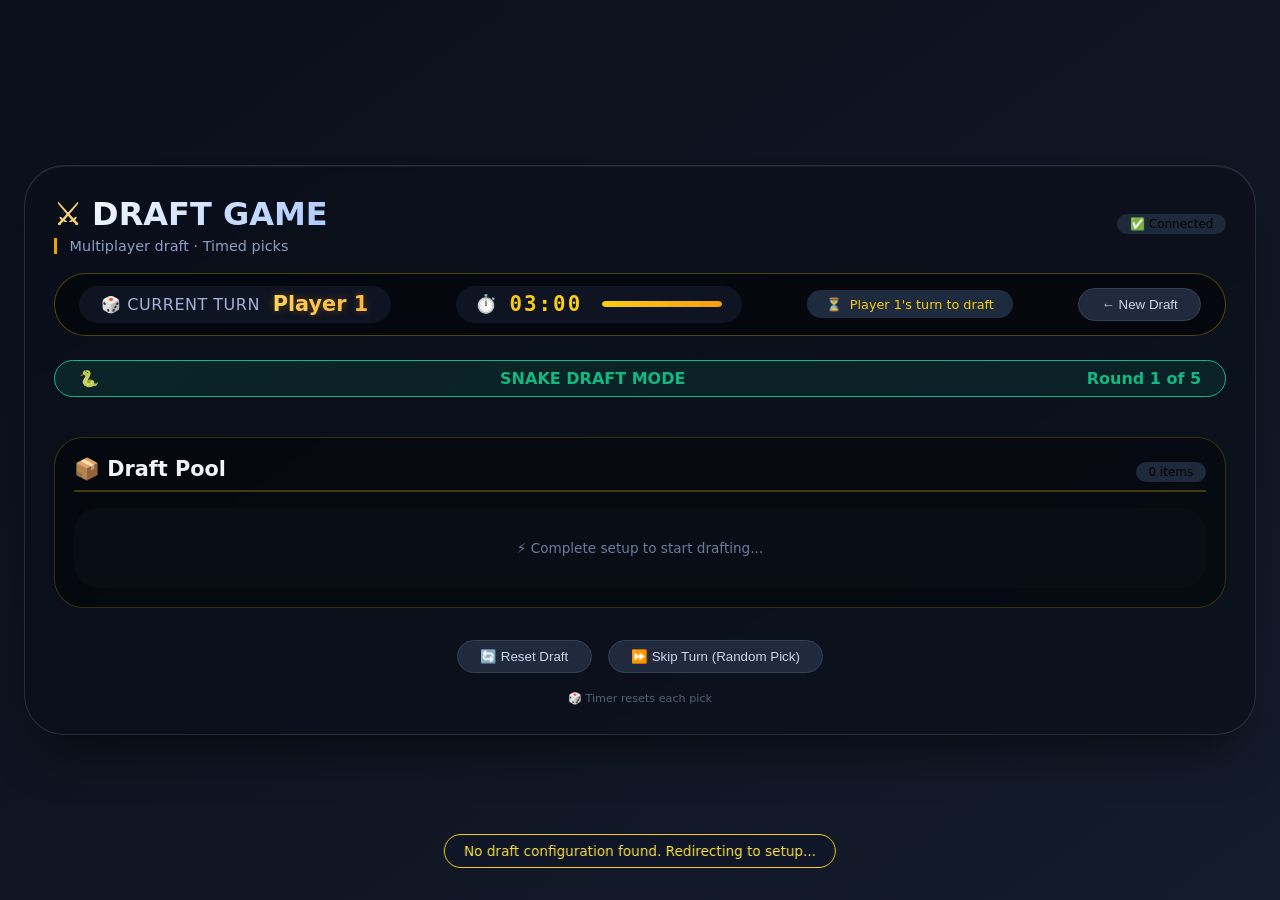
==== draft.html @ 0eed1300 "Update: Added new feature to frontend" ====
<!DOCTYPE html>
<html lang="en">
<head>
    <meta charset="UTF-8">
    <meta name="viewport" content="width=device-width, initial-scale=1.0">
    <title>Draft Game | Drafting</title>
    <link rel="stylesheet" href="style.css">
</head>
<body>
<div class="draft-app">
    <div style="display: flex; justify-content: space-between; align-items: center; flex-wrap: wrap;">
        <div>
            <h1>DRAFT GAME</h1>
            <div class="sub" id="draftTypeHeader">Multiplayer draft · Timed picks</div>
        </div>
        <div class="badge" id="dbStatus">✅ Connected</div>
    </div>

    <!-- Game Screen -->
    <div id="gameScreen">
        <div class="turn-panel">
            <div class="turn-badge">
                <span class="turn-label">🎲 CURRENT TURN</span>
                <span id="activePlayerName" class="active-player">Player 1</span>
            </div>
            <div class="timer-container">
                <span class="timer-icon">⏱️</span>
                <span id="timerDisplay" class="timer-display">03:00</span>
                <div class="timer-bar">
                    <div id="timerBarFill" class="timer-bar-fill"></div>
                </div>
            </div>
            <div class="turn-status">
                <span class="lock-icon">⏳</span> 
                <span id="turnMessage">Player 1's turn to draft</span>
            </div>
            <button id="backToStartBtn" class="reset-btn">← New Draft</button>
        </div>

        <div class="snake-indicator" id="draftTypeIndicator">
            <span id="draftTypeIcon">🐍</span>
            <span id="draftTypeName">SNAKE DRAFT MODE</span>
            <span id="roundIndicator">Round 1 of 5</span>
        </div>

        <div id="playersContainer" class="players-container"></div>

        <div class="available-pool">
            <div class="section-header">
                <h2 id="categoryTitle">📦 Draft Pool</h2>
                <span class="badge" id="poolCount">0 items</span>
            </div>
            <div id="availableList" class="item-list">
                <div class="empty-state">⚡ Complete setup to start drafting...</div>
            </div>
        </div>

        <div class="action-bar">
            <button class="reset-btn" id="resetGameBtn">🔄 Reset Draft</button>
            <button class="reset-all-btn" id="forceEndTurnBtn">⏩ Skip Turn (Random Pick)</button>
        </div>
    </div>

    <footer>🎲 Timer resets each pick</footer>
</div>
<div id="toastMsg" class="toast-msg" style="opacity:0;">✨</div>

<script src="draft.js"></script>
</body>
</html>
---- style.css ----
* {
  box-sizing: border-box;
  margin: 0;
  padding: 0;
}

body {
  background: linear-gradient(145deg, #0a0f1a 0%, #141b2b 100%);
  font-family: 'Inter', system-ui, -apple-system, 'Segoe UI', Roboto, 'Helvetica Neue', sans-serif;
  min-height: 100vh;
  display: flex;
  justify-content: center;
  align-items: center;
  padding: 2rem 1.5rem;
}

.draft-app {
  max-width: 1500px;
  width: 100%;
  background: rgba(10, 15, 25, 0.65);
  backdrop-filter: blur(3px);
  border-radius: 2.5rem;
  padding: 1.8rem;
  box-shadow: 0 30px 50px -20px rgba(0, 0, 0, 0.6), inset 0 1px 0 rgba(255,255,255,0.08);
  border: 1px solid rgba(255,255,255,0.12);
}

h1 {
  font-size: 2rem;
  font-weight: 700;
  background: linear-gradient(135deg, #FFFFFF, #aac9ff);
  background-clip: text;
  -webkit-background-clip: text;
  color: transparent;
  display: inline-flex;
  align-items: center;
  gap: 0.6rem;
}

h1::before {
  content: "⚔️";
  font-size: 2rem;
  background: none;
  color: #ffcc66;
}

.sub {
  color: #8e9fc3;
  margin-top: 0.3rem;
  font-size: 0.9rem;
  border-left: 3px solid #f59e0b;
  padding-left: 0.8rem;
}

.turn-panel {
  background: rgba(0, 0, 0, 0.45);
  border-radius: 3rem;
  padding: 0.75rem 1.5rem;
  margin: 1.2rem 0 1.5rem 0;
  display: flex;
  justify-content: space-between;
  align-items: center;
  flex-wrap: wrap;
  gap: 1rem;
  border: 1px solid rgba(255,215,0,0.3);
  backdrop-filter: blur(4px);
}

.turn-badge {
  display: flex;
  align-items: center;
  gap: 0.8rem;
  background: #0f1422;
  padding: 0.4rem 1.4rem;
  border-radius: 3rem;
}

.turn-label {
  font-weight: 500;
  color: #a0b3d9;
  letter-spacing: 0.5px;
}

.active-player {
  font-weight: 800;
  font-size: 1.3rem;
  background: linear-gradient(120deg, #FFD966, #FFB347);
  background-clip: text;
  -webkit-background-clip: text;
  color: transparent;
  text-shadow: 0 0 8px rgba(255,180,0,0.3);
}

.timer-container {
  display: flex;
  align-items: center;
  gap: 0.8rem;
  background: #0f1422;
  padding: 0.4rem 1.2rem;
  border-radius: 3rem;
  font-family: monospace;
}

.timer-display {
  font-size: 1.3rem;
  font-weight: 700;
  color: #facc15;
  letter-spacing: 2px;
  min-width: 80px;
}

.timer-icon {
  font-size: 1.1rem;
}

.timer-bar {
  width: 120px;
  height: 6px;
  background: #1e293b;
  border-radius: 3px;
  overflow: hidden;
}

.timer-bar-fill {
  height: 100%;
  background: linear-gradient(90deg, #facc15, #f59e0b);
  width: 100%;
  transition: width 1s linear;
  border-radius: 3px;
}

.timer-bar-fill.warning {
  background: linear-gradient(90deg, #f97316, #ef4444);
}

.timer-bar-fill.critical {
  background: linear-gradient(90deg, #ef4444, #dc2626);
}

.turn-status {
  background: #1e2a3e;
  padding: 0.4rem 1.2rem;
  border-radius: 2rem;
  font-size: 0.8rem;
  font-weight: 500;
  color: #facc15;
  display: flex;
  align-items: center;
  gap: 0.5rem;
}

.snake-indicator {
  background: linear-gradient(135deg, #10b98120, #05966920);
  border: 1px solid #10b981;
  border-radius: 2rem;
  padding: 0.5rem 1.5rem;
  margin: 0 0 1rem 0;
  display: flex;
  justify-content: space-between;
  align-items: center;
  flex-wrap: wrap;
  gap: 0.5rem;
  color: #10b981;
  font-weight: 600;
}

.players-container {
  display: flex;
  flex-wrap: wrap;
  gap: 1rem;
  margin-bottom: 1.5rem;
}

.player-col {
  flex: 1;
  min-width: 200px;
  background: rgba(12, 18, 28, 0.7);
  border-radius: 1.5rem;
  padding: 1rem;
  backdrop-filter: blur(4px);
  border: 1px solid rgba(255,255,255,0.08);
  transition: all 0.2s;
}

.player-col.highlight-turn {
  box-shadow: 0 0 0 2px #facc15, 0 0 0 5px rgba(250,204,21,0.2);
  background: rgba(25, 35, 55, 0.8);
  border-color: #facc1570;
}

.player-col.timer-warning {
  box-shadow: 0 0 0 2px #f97316, 0 0 0 5px rgba(249, 115, 22, 0.2);
}

.player-col.timer-critical {
  box-shadow: 0 0 0 2px #ef4444, 0 0 0 5px rgba(239, 68, 68, 0.2);
  animation: pulse 1s infinite;
}

@keyframes pulse {
  0%, 100% { opacity: 1; }
  50% { opacity: 0.7; }
}

.player-header {
  display: flex;
  justify-content: space-between;
  align-items: baseline;
  border-bottom: 2px solid rgba(250,204,21,0.4);
  padding-bottom: 0.6rem;
  margin-bottom: 1rem;
}

.player-name {
  font-size: 1.4rem;
  font-weight: 700;
  display: flex;
  align-items: center;
  gap: 0.4rem;
}

.player-score {
  background: #0f172a;
  padding: 0.2rem 0.8rem;
  border-radius: 40px;
  font-weight: 600;
  font-size: 1rem;
  color: #e2e8f0;
  display: flex;
  flex-direction: column;
  align-items: flex-end;
  gap: 0.2rem;
}

.drafted-list {
  display: flex;
  flex-direction: column;
  gap: 0.6rem;
  max-height: 55vh;
  overflow-y: auto;
  padding-right: 0.2rem;
}

.drafted-list::-webkit-scrollbar {
  width: 4px;
}
.drafted-list::-webkit-scrollbar-track {
  background: #1e293b;
  border-radius: 5px;
}
.drafted-list::-webkit-scrollbar-thumb {
  background: #facc15;
  border-radius: 5px;
}

.drafted-item {
  background: #0b0f17;
  border-radius: 1rem;
  padding: 0.6rem 1rem;
  display: flex;
  align-items: center;
  gap: 0.6rem;
  border-left: 3px solid;
  font-size: 0.9rem;
  color: #cbd5e6;
}

.available-pool {
  flex: 1.2;
  min-width: 280px;
  background: rgba(0, 0, 0, 0.4);
  border-radius: 1.8rem;
  padding: 1.2rem;
  border: 1px solid rgba(255,215,0,0.2);
}

.section-header {
  display: flex;
  justify-content: space-between;
  align-items: baseline;
  margin-bottom: 1rem;
  border-bottom: 2px solid #facc1540;
  padding-bottom: 0.5rem;
}

.section-header h2 {
  font-size: 1.3rem;
  font-weight: 600;
  color: #f1f5f9;
}

.badge {
  background: #1e293b;
  padding: 0.2rem 0.8rem;
  border-radius: 40px;
  font-size: 0.75rem;
  font-weight: 500;
}

.item-list {
  display: flex;
  flex-direction: column;
  gap: 0.7rem;
  max-height: 58vh;
  overflow-y: auto;
}

.draft-card {
  background: #0f1219;
  border-radius: 1rem;
  padding: 0.8rem 1rem;
  display: flex;
  justify-content: space-between;
  align-items: center;
  transition: all 0.15s;
  border: 1px solid #2d3748;
}

.item-info {
  display: flex;
  justify-content: space-between;
  align-items: center;
  flex: 1;
  margin-right: 1rem;
}

.item-name {
  font-weight: 500;
  color: #eef2ff;
}

.draft-btn {
  background: linear-gradient(95deg, #3b3f5c, #2d2f44);
  border: none;
  color: #ffdf8c;
  font-weight: 600;
  padding: 0.4rem 1.2rem;
  border-radius: 2rem;
  cursor: pointer;
  font-size: 0.75rem;
  transition: 0.2s;
}

.draft-btn.active-turn {
  background: linear-gradient(95deg, #f59e0b, #d97706);
  color: #0f172a;
  box-shadow: 0 0 8px #f59e0b;
}

.draft-btn.active-turn:hover {
  transform: scale(1.02);
  background: linear-gradient(95deg, #fbbf24, #f59e0b);
}

.empty-state {
  text-align: center;
  padding: 2rem;
  color: #6c7c9e;
  background: #090d16;
  border-radius: 1.5rem;
  font-size: 0.85rem;
}

.action-bar {
  margin-top: 2rem;
  display: flex;
  gap: 1rem;
  justify-content: center;
  flex-wrap: wrap;
}

.reset-btn, .reset-all-btn {
  background: #1f2a3e;
  border: 1px solid #334155;
  padding: 0.5rem 1.4rem;
  border-radius: 2rem;
  font-weight: 500;
  color: #cbd5f0;
  cursor: pointer;
  transition: 0.2s;
}

.reset-btn:hover {
  background: #2d3a52;
}
.reset-all-btn:hover {
  background: #7f2a44;
  border-color: #ff6b8b;
  color: white;
}

.toast-msg {
  position: fixed;
  bottom: 2rem;
  left: 50%;
  transform: translateX(-50%);
  background: #0f172ae6;
  backdrop-filter: blur(12px);
  color: #fde047;
  padding: 0.5rem 1.2rem;
  border-radius: 3rem;
  font-size: 0.85rem;
  font-weight: 500;
  pointer-events: none;
  z-index: 200;
  transition: opacity 0.2s;
  border: 1px solid #facc15;
  white-space: nowrap;
}

footer {
  margin-top: 1.2rem;
  text-align: center;
  font-size: 0.7rem;
  color: #526077;
}

.config-screen {
  margin: 2rem 0;
}

.config-header {
  text-align: center;
  margin-bottom: 2rem;
}

.config-header h2 {
  font-size: 2rem;
  color: #eef2ff;
  margin-bottom: 0.5rem;
}

.config-header p {
  color: #9aa4bf;
  font-size: 1rem;
}

.config-content {
  display: flex;
  flex-direction: column;
  gap: 1.5rem;
  max-width: 600px;
  margin: 0 auto;
}

.config-card {
  background: linear-gradient(135deg, rgba(30, 41, 59, 0.8), rgba(15, 23, 42, 0.9));
  border-radius: 1.5rem;
  padding: 2rem;
  border: 1px solid rgba(255, 215, 0, 0.2);
}

.config-card.highlight {
  background: linear-gradient(135deg, rgba(37, 99, 235, 0.2), rgba(15, 23, 42, 0.9));
  border-color: #3b82f6;
}

.config-label {
  display: flex;
  align-items: center;
  gap: 0.5rem;
  font-size: 1.1rem;
  font-weight: 600;
  color: #eef2ff;
  margin-bottom: 1rem;
}

.label-icon {
  font-size: 1.5rem;
}

.config-control {
  display: flex;
  align-items: center;
  justify-content: center;
  gap: 1.5rem;
  margin: 1rem 0;
}

.config-btn {
  background: #1e293b;
  border: 2px solid #facc15;
  color: #facc15;
  font-size: 1.5rem;
  font-weight: bold;
  width: 48px;
  height: 48px;
  border-radius: 12px;
  cursor: pointer;
  transition: all 0.2s;
}

.config-btn:hover {
  background: #facc15;
  color: #0f172a;
  transform: scale(1.05);
}

.config-value {
  font-size: 2.5rem;
  font-weight: bold;
  color: #facc15;
  min-width: 80px;
  text-align: center;
}

.config-hint {
  font-size: 0.8rem;
  color: #94a3b8;
  text-align: center;
  margin-top: 0.5rem;
}

.config-stats {
  display: flex;
  flex-direction: column;
  gap: 0.75rem;
}

.stat-item {
  display: flex;
  justify-content: space-between;
  align-items: center;
  padding: 0.5rem;
  background: rgba(0, 0, 0, 0.3);
  border-radius: 0.75rem;
}

.stat-label {
  color: #cbd5e6;
  font-weight: 500;
}

.stat-value {
  color: #facc15;
  font-weight: bold;
  font-size: 1.2rem;
}

.validation-message {
  margin-top: 1rem;
  padding: 0.75rem;
  border-radius: 0.75rem;
  text-align: center;
  font-weight: 500;
}

.validation-message.valid {
  background: rgba(34, 197, 94, 0.2);
  color: #4ade80;
  border: 1px solid #22c55e;
}

.validation-message.invalid {
  background: rgba(239, 68, 68, 0.2);
  color: #f87171;
  border: 1px solid #ef4444;
}

.config-actions {
  display: flex;
  justify-content: center;
  gap: 1rem;
  margin-top: 2rem;
}

.primary-btn {
  background: linear-gradient(135deg, #f59e0b, #d97706);
  border: none;
  padding: 0.75rem 2rem;
  border-radius: 2rem;
  font-size: 1rem;
  font-weight: 600;
  color: #0f172a;
  cursor: pointer;
  transition: all 0.2s;
}

.primary-btn:hover {
  transform: translateY(-2px);
  box-shadow: 0 10px 20px -5px rgba(245, 158, 11, 0.3);
}

.secondary-btn {
  background: #1f2a3e;
  border: 1px solid #334155;
  padding: 0.75rem 2rem;
  border-radius: 2rem;
  font-size: 1rem;
  font-weight: 500;
  color: #cbd5f0;
  cursor: pointer;
  transition: all 0.2s;
}

.secondary-btn:hover {
  background: #2d3a52;
}

.category-grid {
  display: grid;
  grid-template-columns: repeat(auto-fit, minmax(250px, 1fr));
  gap: 1.5rem;
  margin-top: 1rem;
}

.category-card {
  background: linear-gradient(135deg, rgba(30, 41, 59, 0.8), rgba(15, 23, 42, 0.9));
  border-radius: 1.5rem;
  padding: 2rem;
  text-align: center;
  cursor: pointer;
  transition: all 0.3s ease;
  border: 1px solid rgba(255, 215, 0, 0.2);
}

.category-card:hover {
  transform: translateY(-5px);
  border-color: #facc15;
  box-shadow: 0 10px 25px -5px rgba(250, 204, 21, 0.2);
}

.category-icon {
  font-size: 4rem;
  margin-bottom: 1rem;
}

.category-card h3 {
  font-size: 1.5rem;
  color: #eef2ff;
  margin-bottom: 0.5rem;
}

.category-card p {
  color: #94a3b8;
  font-size: 0.9rem;
}

.category-count {
  display: inline-block;
  margin-top: 1rem;
  padding: 0.25rem 0.75rem;
  background: #facc1520;
  border-radius: 2rem;
  color: #facc15;
  font-size: 0.8rem;
}

/* Final Score Screen Styles */
.final-score-screen {
  margin: 2rem 0;
  animation: fadeIn 0.5s ease-out;
}

.final-score-header {
  text-align: center;
  margin-bottom: 2rem;
}

.final-score-header h2 {
  font-size: 2.5rem;
  color: #facc15;
  margin-bottom: 0.5rem;
}

.final-score-header p {
  color: #9aa4bf;
  font-size: 1rem;
}

.final-score-content {
  max-width: 600px;
  margin: 0 auto;
}

.scores-container {
  background: linear-gradient(135deg, rgba(30, 41, 59, 0.8), rgba(15, 23, 42, 0.9));
  border-radius: 1.5rem;
  padding: 2rem;
  border: 1px solid rgba(255, 215, 0, 0.2);
}

.score-card {
  display: flex;
  align-items: center;
  gap: 1.5rem;
  padding: 1.2rem;
  margin-bottom: 1rem;
  border-radius: 1rem;
  transition: transform 0.2s;
  background: rgba(0, 0, 0, 0.3);
}

.score-card:hover {
  transform: translateX(5px);
}

.score-card.first {
  background: linear-gradient(135deg, rgba(251, 191, 36, 0.2), rgba(0, 0, 0, 0.3));
  border: 1px solid #fbbf24;
}

.score-card.second {
  background: linear-gradient(135deg, rgba(148, 163, 184, 0.15), rgba(0, 0, 0, 0.3));
  border: 1px solid #94a3b8;
}

.score-card.third {
  background: linear-gradient(135deg, rgba(180, 83, 9, 0.15), rgba(0, 0, 0, 0.3));
  border: 1px solid #b45309;
}

.score-rank {
  font-size: 2rem;
  min-width: 70px;
  text-align: center;
}

.score-info {
  flex: 1;
}

.score-player {
  font-size: 1.3rem;
  font-weight: bold;
  color: #eef2ff;
  margin-bottom: 0.25rem;
}

.score-points {
  font-size: 0.9rem;
  color: #94a3b8;
}

.score-value {
  font-size: 2rem;
  font-weight: bold;
  color: #facc15;
  min-width: 80px;
  text-align: right;
}

.final-score-actions {
  display: flex;
  justify-content: center;
  margin-top: 2rem;
}

@keyframes fadeIn {
  from {
    opacity: 0;
    transform: translateY(20px);
  }
  to {
    opacity: 1;
    transform: translateY(0);
  }
}

@media (max-width: 768px) {
  .toast-msg {
    white-space: normal;
    text-align: center;
    font-size: 0.7rem;
  }
  .players-container {
    flex-direction: column;
  }
  .config-control {
    gap: 1rem;
  }
  .config-value {
    font-size: 1.8rem;
    min-width: 60px;
  }
  .config-btn {
    width: 40px;
    height: 40px;
    font-size: 1.2rem;
  }
  .score-rank {
    font-size: 1.5rem;
    min-width: 50px;
  }
  .score-player {
    font-size: 1rem;
  }
  .score-value {
    font-size: 1.3rem;
    min-width: 60px;
  }
  .score-card {
    gap: 0.8rem;
    padding: 0.8rem;
  }
}

/* Draft Type Selector Styles */
.draft-type-options {
    display: flex;
    gap: 20px;
    flex-wrap: wrap;
    margin-top: 10px;
}

.draft-type-option {
    display: flex;
    align-items: center;
    gap: 12px;
    padding: 12px 20px;
    background: rgba(255, 255, 255, 0.05);
    border-radius: 12px;
    cursor: pointer;
    transition: all 0.2s ease;
    flex: 1;
    min-width: 180px;
    border: 2px solid transparent;
}

.draft-type-option:hover {
    background: rgba(255, 255, 255, 0.1);
    transform: translateY(-2px);
}

input[name="draftType"] {
    width: 18px;
    height: 18px;
    cursor: pointer;
    accent-color: #10b981;
}

.draft-type-icon {
    font-size: 24px;
}

.draft-type-name {
    font-weight: 600;
    color: #facc15;
    font-size: 16px;
}

.draft-type-desc {
    font-size: 12px;
    color: #94a3b8;
    margin-left: auto;
}
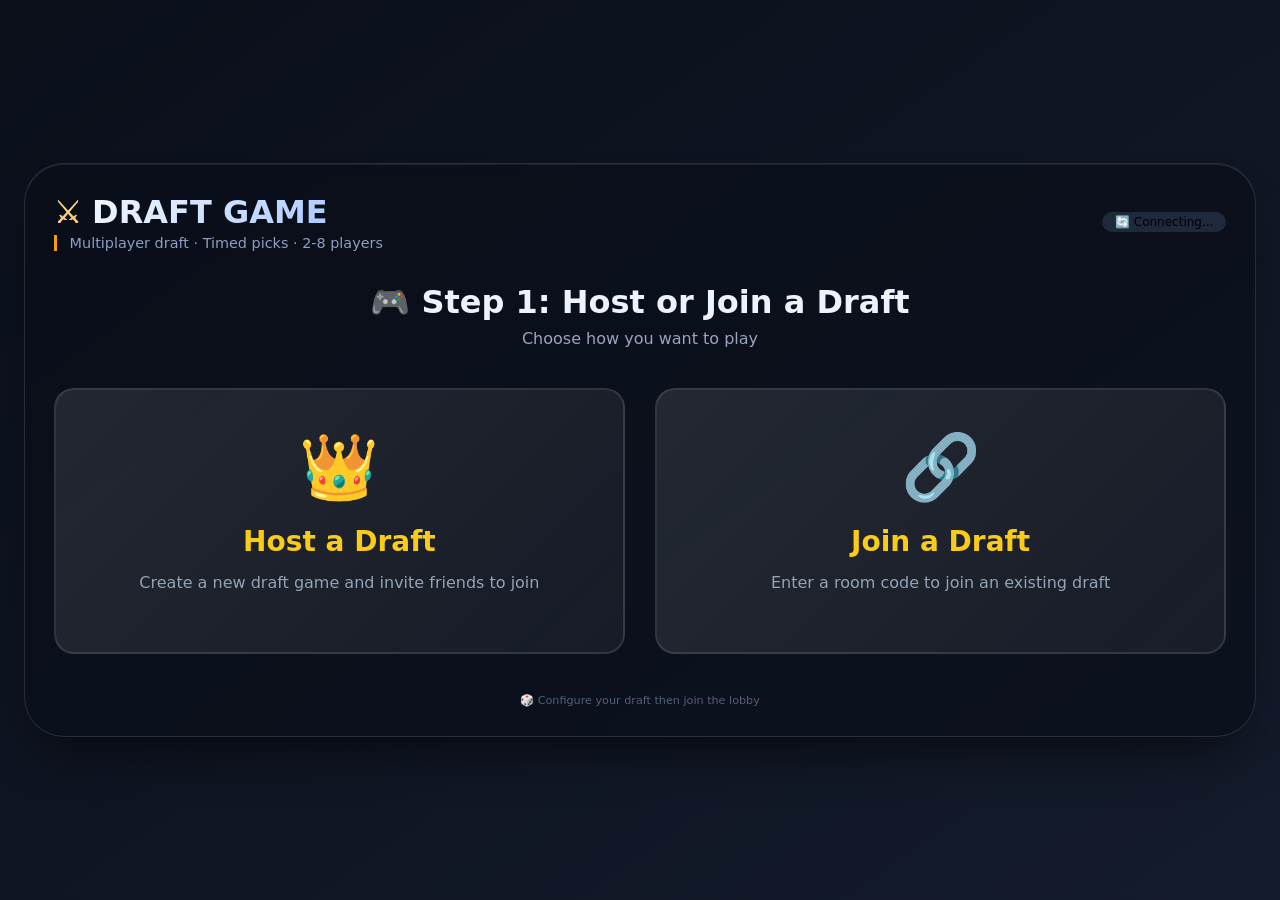
==== commit 38a70636: "Complete: Setup on index page, lobby+draft combined on draft page" ====
--- a/draft.html
+++ b/draft.html
@@ -3,44 +3,69 @@
 <head>
     <meta charset="UTF-8">
     <meta name="viewport" content="width=device-width, initial-scale=1.0">
-    <title>Draft Game | Drafting</title>
+    <title>Draft Game | Lobby & Draft</title>
     <link rel="stylesheet" href="style.css">
+    <script src="https://cdn.socket.io/4.5.4/socket.io.min.js"></script>
 </head>
 <body>
 <div class="draft-app">
     <div style="display: flex; justify-content: space-between; align-items: center; flex-wrap: wrap;">
         <div>
-            <h1>DRAFT GAME</h1>
-            <div class="sub" id="draftTypeHeader">Multiplayer draft · Timed picks</div>
+            <h1 id="mainTitle">DRAFT GAME</h1>
+            <div class="sub" id="subTitle">Loading...</div>
         </div>
-        <div class="badge" id="dbStatus">✅ Connected</div>
+        <div class="badge" id="connectionStatus">🔄 Connecting...</div>
     </div>
 
-    <!-- Game Screen -->
-    <div id="gameScreen">
+    <!-- LOBBY SCREEN (Waiting Room) -->
+    <div id="lobbyScreen" class="config-screen">
+        <div class="config-header">
+            <h2 id="lobbyTitle">🏠 Waiting for Players</h2>
+            <p id="lobbySubtitle">Share this code with friends to join</p>
+        </div>
+        
+        <div class="waiting-room-content">
+            <div class="room-code-box">
+                <span class="room-code-label">Room Code:</span>
+                <span id="roomCodeDisplay" class="room-code-value"></span>
+                <button id="copyRoomCodeBtn" class="copy-btn">📋 Copy</button>
+            </div>
+            
+            <div class="players-list-container">
+                <h3>Players (<span id="playerCount">0</span>/<span id="maxPlayers">0</span>)</h3>
+                <div id="playersList" class="players-list"></div>
+            </div>
+            
+            <div class="waiting-actions">
+                <button id="cancelGameBtn" class="secondary-btn">Cancel Game</button>
+                <button id="startGameBtn" class="primary-btn" style="display: none;">▶ Start Game</button>
+            </div>
+            
+            <div id="readyStatus" style="display: none;">
+                <button id="readyBtn" class="primary-btn">✅ Ready Up</button>
+            </div>
+        </div>
+    </div>
+
+    <!-- DRAFT SCREEN (Hidden until game starts) -->
+    <div id="draftScreen" style="display: none;">
         <div class="turn-panel">
             <div class="turn-badge">
                 <span class="turn-label">🎲 CURRENT TURN</span>
-                <span id="activePlayerName" class="active-player">Player 1</span>
+                <span id="activePlayerName" class="active-player">Waiting...</span>
             </div>
             <div class="timer-container">
                 <span class="timer-icon">⏱️</span>
-                <span id="timerDisplay" class="timer-display">03:00</span>
+                <span id="timerDisplay" class="timer-display">--:--</span>
                 <div class="timer-bar">
                     <div id="timerBarFill" class="timer-bar-fill"></div>
                 </div>
             </div>
             <div class="turn-status">
-                <span class="lock-icon">⏳</span> 
-                <span id="turnMessage">Player 1's turn to draft</span>
+                <span class="lock-icon">⏳</span>
+                <span id="turnMessage">Waiting for draft to start...</span>
             </div>
-            <button id="backToStartBtn" class="reset-btn">← New Draft</button>
-        </div>
-
-        <div class="snake-indicator" id="draftTypeIndicator">
-            <span id="draftTypeIcon">🐍</span>
-            <span id="draftTypeName">SNAKE DRAFT MODE</span>
-            <span id="roundIndicator">Round 1 of 5</span>
+            <button id="backToLobbyBtn" class="reset-btn">← Leave Game</button>
         </div>
 
         <div id="playersContainer" class="players-container"></div>
@@ -51,17 +76,17 @@
                 <span class="badge" id="poolCount">0 items</span>
             </div>
             <div id="availableList" class="item-list">
-                <div class="empty-state">⚡ Complete setup to start drafting...</div>
+                <div class="empty-state">⏳ Waiting for draft to start...</div>
             </div>
         </div>
 
         <div class="action-bar">
             <button class="reset-btn" id="resetGameBtn">🔄 Reset Draft</button>
-            <button class="reset-all-btn" id="forceEndTurnBtn">⏩ Skip Turn (Random Pick)</button>
+            <button class="reset-all-btn" id="forceEndTurnBtn">⏩ Skip Turn</button>
         </div>
     </div>
 
-    <footer>🎲 Timer resets each pick</footer>
+    <footer id="footerText">🎲 Multiplayer Draft Game</footer>
 </div>
 <div id="toastMsg" class="toast-msg" style="opacity:0;">✨</div>
 
--- a/style.css
+++ b/style.css
@@ -843,4 +843,288 @@
     font-size: 12px;
     color: #94a3b8;
     margin-left: auto;
+}
+
+/* Host/Join Selection Styles */
+.host-join-options {
+    display: flex;
+    gap: 30px;
+    justify-content: center;
+    margin: 40px 0;
+    flex-wrap: wrap;
+}
+
+.host-join-card {
+    background: linear-gradient(135deg, rgba(255,255,255,0.1) 0%, rgba(255,255,255,0.05) 100%);
+    border: 2px solid rgba(255,255,255,0.1);
+    border-radius: 20px;
+    padding: 40px;
+    text-align: center;
+    cursor: pointer;
+    transition: all 0.3s ease;
+    flex: 1;
+    min-width: 250px;
+}
+
+.host-join-card:hover {
+    transform: translateY(-5px);
+    border-color: #facc15;
+    background: linear-gradient(135deg, rgba(250,204,21,0.1) 0%, rgba(250,204,21,0.05) 100%);
+}
+
+.host-join-icon {
+    font-size: 64px;
+    margin-bottom: 20px;
+}
+
+.host-join-card h3 {
+    font-size: 28px;
+    margin-bottom: 15px;
+    color: #facc15;
+}
+
+.host-join-card p {
+    color: #94a3b8;
+    margin-bottom: 20px;
+}
+
+.host-join-note {
+    font-size: 12px;
+    color: #64748b;
+    margin-top: 15px;
+}
+
+/* Game Mode Options */
+.game-mode-options {
+    display: flex;
+    gap: 20px;
+    margin-top: 10px;
+    flex-wrap: wrap;
+}
+
+.game-mode-option {
+    display: flex;
+    align-items: center;
+    gap: 12px;
+    padding: 12px 20px;
+    background: rgba(255, 255, 255, 0.05);
+    border-radius: 12px;
+    cursor: pointer;
+    transition: all 0.2s ease;
+    flex: 1;
+    min-width: 180px;
+    border: 2px solid transparent;
+}
+
+.game-mode-option:hover {
+    background: rgba(255, 255, 255, 0.1);
+}
+
+input[name="gameMode"] {
+    width: 18px;
+    height: 18px;
+    cursor: pointer;
+    accent-color: #10b981;
+}
+
+.mode-icon {
+    font-size: 24px;
+}
+
+.mode-name {
+    font-weight: 600;
+    color: #facc15;
+    font-size: 16px;
+}
+
+.mode-desc {
+    font-size: 12px;
+    color: #94a3b8;
+    margin-left: auto;
+}
+
+/* Room Code Input */
+.room-code-input {
+    width: 100%;
+    padding: 15px;
+    font-size: 24px;
+    text-align: center;
+    letter-spacing: 4px;
+    background: rgba(255, 255, 255, 0.1);
+    border: 2px solid rgba(255, 255, 255, 0.2);
+    border-radius: 12px;
+    color: #facc15;
+    font-weight: bold;
+    font-family: monospace;
+}
+
+.player-name-input {
+    width: 100%;
+    padding: 12px;
+    font-size: 16px;
+    background: rgba(255, 255, 255, 0.1);
+    border: 2px solid rgba(255, 255, 255, 0.2);
+    border-radius: 8px;
+    color: white;
+}
+
+/* Waiting Room */
+.waiting-room-content {
+    text-align: center;
+}
+
+.room-code-box {
+    background: rgba(0, 0, 0, 0.3);
+    padding: 20px;
+    border-radius: 12px;
+    margin: 20px 0;
+    display: flex;
+    align-items: center;
+    justify-content: center;
+    gap: 15px;
+    flex-wrap: wrap;
+}
+
+.room-code-label {
+    font-size: 18px;
+    color: #94a3b8;
+}
+
+.room-code-value {
+    font-size: 32px;
+    font-weight: bold;
+    font-family: monospace;
+    letter-spacing: 4px;
+    color: #facc15;
+    background: rgba(0, 0, 0, 0.5);
+    padding: 8px 16px;
+    border-radius: 8px;
+}
+
+.copy-btn {
+    background: #3b82f6;
+    color: white;
+    border: none;
+    padding: 8px 16px;
+    border-radius: 8px;
+    cursor: pointer;
+    transition: all 0.2s ease;
+}
+
+.copy-btn:hover {
+    background: #2563eb;
+}
+
+.players-list-container {
+    background: rgba(255, 255, 255, 0.05);
+    border-radius: 12px;
+    padding: 20px;
+    margin: 20px 0;
+}
+
+.players-list {
+    display: flex;
+    flex-direction: column;
+    gap: 10px;
+    margin-top: 15px;
+}
+
+.player-item {
+    display: flex;
+    justify-content: space-between;
+    align-items: center;
+    padding: 12px;
+    background: rgba(255, 255, 255, 0.05);
+    border-radius: 8px;
+}
+
+.ready-status {
+    font-size: 14px;
+    padding: 4px 12px;
+    border-radius: 20px;
+    background: rgba(34, 197, 94, 0.2);
+    color: #22c55e;
+}
+
+.waiting-actions {
+    display: flex;
+    gap: 15px;
+    justify-content: center;
+    margin: 20px 0;
+}
+
+/* Category Grid Small (for host settings) */
+.category-grid-small {
+    display: grid;
+    grid-template-columns: repeat(auto-fill, minmax(180px, 1fr));
+    gap: 10px;
+    margin: 15px 0;
+    max-height: 200px;
+    overflow-y: auto;
+    padding: 5px;
+}
+
+.category-card-small {
+    display: flex;
+    align-items: center;
+    gap: 10px;
+    padding: 10px 15px;
+    background: rgba(255, 255, 255, 0.05);
+    border-radius: 8px;
+    cursor: pointer;
+    transition: all 0.2s ease;
+    border: 2px solid transparent;
+}
+
+.category-card-small:hover {
+    background: rgba(255, 255, 255, 0.1);
+    transform: translateY(-2px);
+}
+
+.category-card-small.selected {
+    background: rgba(16, 185, 129, 0.2);
+    border-color: #10b981;
+}
+
+.category-icon-small {
+    font-size: 24px;
+}
+
+.category-name-small {
+    flex: 1;
+    font-weight: 500;
+}
+
+.category-count-small {
+    font-size: 12px;
+    color: #94a3b8;
+}
+
+.selected-category-display {
+    display: flex;
+    align-items: center;
+    justify-content: space-between;
+    padding: 10px 15px;
+    background: rgba(16, 185, 129, 0.15);
+    border-radius: 8px;
+    margin-top: 10px;
+}
+
+.selected-category-badge {
+    color: #10b981;
+    font-weight: 500;
+}
+
+.small-btn {
+    background: rgba(255, 255, 255, 0.1);
+    border: none;
+    padding: 5px 12px;
+    border-radius: 6px;
+    color: white;
+    cursor: pointer;
+    font-size: 12px;
+}
+
+.small-btn:hover {
+    background: rgba(255, 255, 255, 0.2);
 }
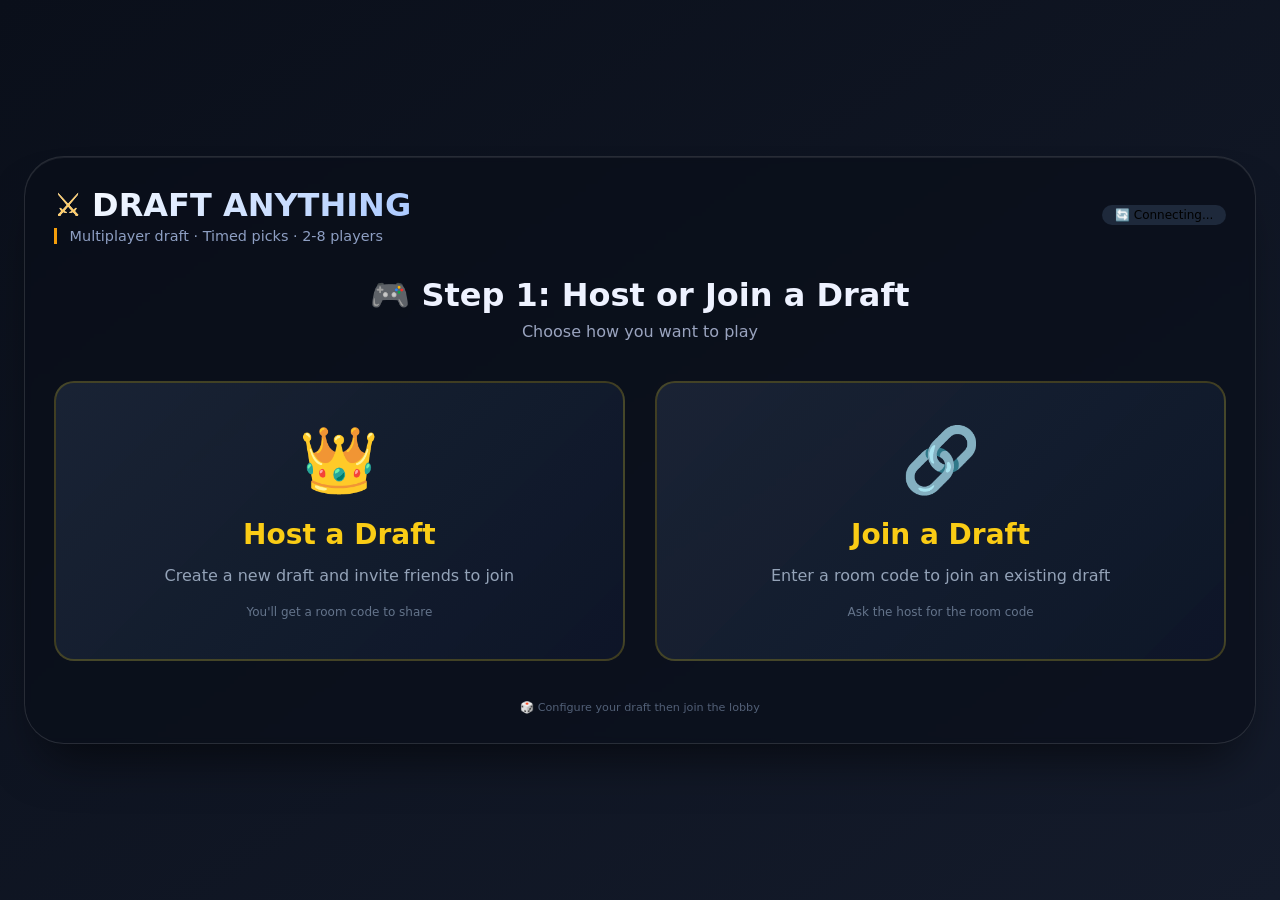
==== commit 41528296: "Update: Added new feature to frontend" ====
--- a/draft.html
+++ b/draft.html
@@ -3,7 +3,7 @@
 <head>
     <meta charset="UTF-8">
     <meta name="viewport" content="width=device-width, initial-scale=1.0">
-    <title>Draft Game | Lobby & Draft</title>
+    <title>Draft Game | Multiplayer Draft</title>
     <link rel="stylesheet" href="style.css">
     <script src="https://cdn.socket.io/4.5.4/socket.io.min.js"></script>
 </head>
@@ -11,8 +11,8 @@
 <div class="draft-app">
     <div style="display: flex; justify-content: space-between; align-items: center; flex-wrap: wrap;">
         <div>
-            <h1 id="mainTitle">DRAFT GAME</h1>
-            <div class="sub" id="subTitle">Loading...</div>
+            <h1 id="mainTitle">🎮 MULTIPLAYER DRAFT</h1>
+            <div class="sub" id="subTitle">Online multiplayer draft</div>
         </div>
         <div class="badge" id="connectionStatus">🔄 Connecting...</div>
     </div>
@@ -82,11 +82,11 @@
 
         <div class="action-bar">
             <button class="reset-btn" id="resetGameBtn">🔄 Reset Draft</button>
-            <button class="reset-all-btn" id="forceEndTurnBtn">⏩ Skip Turn</button>
+            <button class="reset-all-btn" id="forceEndTurnBtn">⚡ Auto Draft</button>
         </div>
     </div>
 
-    <footer id="footerText">🎲 Multiplayer Draft Game</footer>
+    <footer>🎲 Multiplayer Draft Game</footer>
 </div>
 <div id="toastMsg" class="toast-msg" style="opacity:0;">✨</div>
 
--- a/style.css
+++ b/style.css
@@ -52,6 +52,7 @@
   padding-left: 0.8rem;
 }
 
+/* ==================== DRAFT PAGE STYLES ==================== */
 .turn-panel {
   background: rgba(0, 0, 0, 0.45);
   border-radius: 3rem;
@@ -352,6 +353,11 @@
   background: linear-gradient(95deg, #fbbf24, #f59e0b);
 }
 
+.draft-btn:disabled {
+  opacity: 0.5;
+  cursor: not-allowed;
+}
+
 .empty-state {
   text-align: center;
   padding: 2rem;
@@ -389,6 +395,504 @@
   color: white;
 }
 
+/* ==================== SETUP PAGE STYLES ==================== */
+.config-screen {
+  margin: 2rem 0;
+}
+
+.config-header {
+  text-align: center;
+  margin-bottom: 2rem;
+}
+
+.config-header h2 {
+  font-size: 2rem;
+  color: #eef2ff;
+  margin-bottom: 0.5rem;
+}
+
+.config-header p {
+  color: #9aa4bf;
+  font-size: 1rem;
+}
+
+.config-content {
+  display: flex;
+  flex-direction: column;
+  gap: 1.5rem;
+  max-width: 600px;
+  margin: 0 auto;
+}
+
+.config-card {
+  background: linear-gradient(135deg, rgba(30, 41, 59, 0.8), rgba(15, 23, 42, 0.9));
+  border-radius: 1.5rem;
+  padding: 2rem;
+  border: 1px solid rgba(255, 215, 0, 0.2);
+  box-shadow: 0 4px 15px rgba(0, 0, 0, 0.3);
+}
+
+.config-card.highlight {
+  background: linear-gradient(135deg, rgba(37, 99, 235, 0.2), rgba(15, 23, 42, 0.9));
+  border-color: #3b82f6;
+}
+
+.config-label {
+  display: flex;
+  align-items: center;
+  gap: 0.5rem;
+  font-size: 1.1rem;
+  font-weight: 600;
+  color: #eef2ff;
+  margin-bottom: 1rem;
+}
+
+.label-icon {
+  font-size: 1.5rem;
+}
+
+.config-control {
+  display: flex;
+  align-items: center;
+  justify-content: center;
+  gap: 1.5rem;
+  margin: 1rem 0;
+}
+
+.config-btn {
+  background: #1e293b;
+  border: 2px solid #facc15;
+  color: #facc15;
+  font-size: 1.5rem;
+  font-weight: bold;
+  width: 48px;
+  height: 48px;
+  border-radius: 12px;
+  cursor: pointer;
+  transition: all 0.2s;
+}
+
+.config-btn:hover {
+  background: #facc15;
+  color: #0f172a;
+  transform: scale(1.05);
+}
+
+.config-value {
+  font-size: 2.5rem;
+  font-weight: bold;
+  color: #facc15;
+  min-width: 80px;
+  text-align: center;
+}
+
+.config-hint {
+  font-size: 0.8rem;
+  color: #94a3b8;
+  text-align: center;
+  margin-top: 0.5rem;
+}
+
+.config-stats {
+  display: flex;
+  flex-direction: column;
+  gap: 0.75rem;
+}
+
+.stat-item {
+  display: flex;
+  justify-content: space-between;
+  align-items: center;
+  padding: 0.5rem;
+  background: rgba(0, 0, 0, 0.3);
+  border-radius: 0.75rem;
+}
+
+.stat-label {
+  color: #cbd5e6;
+  font-weight: 500;
+}
+
+.stat-value {
+  color: #facc15;
+  font-weight: bold;
+  font-size: 1.2rem;
+}
+
+.config-actions {
+  display: flex;
+  justify-content: center;
+  gap: 1rem;
+  margin-top: 2rem;
+}
+
+/* Buttons */
+.primary-btn {
+  background: linear-gradient(135deg, #f59e0b, #d97706);
+  border: none;
+  padding: 0.75rem 2rem;
+  border-radius: 2rem;
+  font-size: 1rem;
+  font-weight: 600;
+  color: #0f172a;
+  cursor: pointer;
+  transition: all 0.2s;
+}
+
+.primary-btn:hover {
+  transform: translateY(-2px);
+  box-shadow: 0 10px 20px -5px rgba(245, 158, 11, 0.3);
+}
+
+.secondary-btn {
+  background: #1f2a3e;
+  border: 1px solid #334155;
+  padding: 0.75rem 2rem;
+  border-radius: 2rem;
+  font-size: 1rem;
+  font-weight: 500;
+  color: #cbd5f0;
+  cursor: pointer;
+  transition: all 0.2s;
+}
+
+.secondary-btn:hover {
+  background: #2d3a52;
+}
+
+/* Category Grid */
+.category-grid {
+  display: grid;
+  grid-template-columns: repeat(auto-fit, minmax(250px, 1fr));
+  gap: 1.5rem;
+  margin-top: 1rem;
+}
+
+.category-card {
+  background: linear-gradient(135deg, rgba(30, 41, 59, 0.8), rgba(15, 23, 42, 0.9));
+  border-radius: 1.5rem;
+  padding: 2rem;
+  text-align: center;
+  cursor: pointer;
+  transition: all 0.3s ease;
+  border: 1px solid rgba(255, 215, 0, 0.2);
+}
+
+.category-card:hover {
+  transform: translateY(-5px);
+  border-color: #facc15;
+  box-shadow: 0 10px 25px -5px rgba(250, 204, 21, 0.2);
+}
+
+.category-icon {
+  font-size: 4rem;
+  margin-bottom: 1rem;
+}
+
+.category-card h3 {
+  font-size: 1.5rem;
+  color: #eef2ff;
+  margin-bottom: 0.5rem;
+}
+
+.category-card p {
+  color: #94a3b8;
+  font-size: 0.9rem;
+}
+
+.category-count {
+  display: inline-block;
+  margin-top: 1rem;
+  padding: 0.25rem 0.75rem;
+  background: rgba(250, 204, 21, 0.125);
+  border-radius: 2rem;
+  color: #facc15;
+  font-size: 0.8rem;
+}
+
+/* Category Grid Small */
+.category-grid-small {
+  display: grid;
+  grid-template-columns: repeat(auto-fill, minmax(180px, 1fr));
+  gap: 10px;
+  margin: 15px 0;
+  max-height: 200px;
+  overflow-y: auto;
+  padding: 5px;
+}
+
+.category-card-small {
+  display: flex;
+  align-items: center;
+  gap: 10px;
+  padding: 10px 15px;
+  background: rgba(255, 255, 255, 0.1);
+  border-radius: 8px;
+  cursor: pointer;
+  transition: all 0.2s ease;
+  border: 2px solid transparent;
+}
+
+.category-card-small:hover {
+  background: rgba(255, 255, 255, 0.2);
+  transform: translateY(-2px);
+}
+
+.category-card-small.selected {
+  background: rgba(16, 185, 129, 0.3);
+  border-color: #10b981;
+}
+
+.category-icon-small {
+  font-size: 24px;
+}
+
+.category-name-small {
+  flex: 1;
+  font-weight: 500;
+  color: #eef2ff;
+}
+
+.category-count-small {
+  font-size: 12px;
+  color: #94a3b8;
+}
+
+/* Host/Join Cards */
+.host-join-options {
+  display: flex;
+  gap: 30px;
+  justify-content: center;
+  margin: 40px 0;
+  flex-wrap: wrap;
+}
+
+.host-join-card {
+  background: linear-gradient(135deg, rgba(30, 41, 59, 0.8), rgba(15, 23, 42, 0.9));
+  border: 2px solid rgba(255, 215, 0, 0.2);
+  border-radius: 20px;
+  padding: 40px;
+  text-align: center;
+  cursor: pointer;
+  transition: all 0.3s ease;
+  flex: 1;
+  min-width: 250px;
+}
+
+.host-join-card:hover {
+  transform: translateY(-5px);
+  border-color: #facc15;
+  background: rgba(250, 204, 21, 0.1);
+}
+
+.host-join-icon {
+  font-size: 64px;
+  margin-bottom: 20px;
+}
+
+.host-join-card h3 {
+  font-size: 28px;
+  margin-bottom: 15px;
+  color: #facc15;
+}
+
+.host-join-card p {
+  color: #94a3b8;
+  margin-bottom: 20px;
+}
+
+.host-join-note {
+  font-size: 12px;
+  color: #64748b;
+  margin-top: 15px;
+}
+
+/* Draft Type Options */
+.draft-type-options {
+  display: flex;
+  gap: 20px;
+  flex-wrap: wrap;
+  margin-top: 10px;
+}
+
+.draft-type-option {
+  display: flex;
+  align-items: center;
+  gap: 12px;
+  padding: 12px 20px;
+  background: rgba(255, 255, 255, 0.1);
+  border-radius: 12px;
+  cursor: pointer;
+  transition: all 0.2s ease;
+  flex: 1;
+  min-width: 180px;
+  border: 2px solid transparent;
+}
+
+.draft-type-option:hover {
+  background: rgba(255, 255, 255, 0.2);
+  transform: translateY(-2px);
+}
+
+input[name="draftType"], input[name="draftTypeHost"] {
+  width: 18px;
+  height: 18px;
+  cursor: pointer;
+  accent-color: #10b981;
+}
+
+.draft-type-icon {
+  font-size: 24px;
+}
+
+.draft-type-name {
+  font-weight: 600;
+  color: #facc15;
+  font-size: 16px;
+}
+
+.draft-type-desc {
+  font-size: 12px;
+  color: #94a3b8;
+  margin-left: auto;
+}
+
+/* Selected Category Display */
+.selected-category-display {
+  display: flex;
+  align-items: center;
+  justify-content: space-between;
+  padding: 10px 15px;
+  background: rgba(16, 185, 129, 0.15);
+  border-radius: 8px;
+  margin-top: 10px;
+}
+
+.selected-category-badge {
+  color: #10b981;
+  font-weight: 500;
+}
+
+.small-btn {
+  background: rgba(255, 255, 255, 0.1);
+  border: none;
+  padding: 5px 12px;
+  border-radius: 6px;
+  color: white;
+  cursor: pointer;
+  font-size: 12px;
+}
+
+.small-btn:hover {
+  background: rgba(255, 255, 255, 0.2);
+}
+
+/* Room Code Input */
+.room-code-input {
+  width: 100%;
+  padding: 15px;
+  font-size: 24px;
+  text-align: center;
+  letter-spacing: 4px;
+  background: rgba(255, 255, 255, 0.1);
+  border: 2px solid rgba(255, 255, 255, 0.2);
+  border-radius: 12px;
+  color: #facc15;
+  font-weight: bold;
+  font-family: monospace;
+}
+
+.player-name-input {
+  width: 100%;
+  padding: 12px;
+  font-size: 16px;
+  background: rgba(255, 255, 255, 0.1);
+  border: 2px solid rgba(255, 255, 255, 0.2);
+  border-radius: 8px;
+  color: white;
+}
+
+/* Waiting Room */
+.waiting-room-content {
+  text-align: center;
+}
+
+.room-code-box {
+  background: rgba(0, 0, 0, 0.3);
+  padding: 20px;
+  border-radius: 12px;
+  margin: 20px 0;
+  display: flex;
+  align-items: center;
+  justify-content: center;
+  gap: 15px;
+  flex-wrap: wrap;
+}
+
+.room-code-label {
+  font-size: 18px;
+  color: #94a3b8;
+}
+
+.room-code-value {
+  font-size: 32px;
+  font-weight: bold;
+  font-family: monospace;
+  letter-spacing: 4px;
+  color: #facc15;
+  background: rgba(0, 0, 0, 0.5);
+  padding: 8px 16px;
+  border-radius: 8px;
+}
+
+.copy-btn {
+  background: #3b82f6;
+  color: white;
+  border: none;
+  padding: 8px 16px;
+  border-radius: 8px;
+  cursor: pointer;
+}
+
+.players-list-container {
+  background: rgba(255, 255, 255, 0.05);
+  border-radius: 12px;
+  padding: 20px;
+  margin: 20px 0;
+}
+
+.players-list {
+  display: flex;
+  flex-direction: column;
+  gap: 10px;
+  margin-top: 15px;
+}
+
+.player-item {
+  display: flex;
+  justify-content: space-between;
+  align-items: center;
+  padding: 12px;
+  background: rgba(255, 255, 255, 0.05);
+  border-radius: 8px;
+}
+
+.ready-status {
+  font-size: 14px;
+  padding: 4px 12px;
+  border-radius: 20px;
+  background: rgba(34, 197, 94, 0.2);
+  color: #22c55e;
+}
+
+.waiting-actions {
+  display: flex;
+  gap: 15px;
+  justify-content: center;
+  margin: 20px 0;
+}
+
+/* Toast */
 .toast-msg {
   position: fixed;
   bottom: 2rem;
@@ -408,6 +912,7 @@
   white-space: nowrap;
 }
 
+/* Footer */
 footer {
   margin-top: 1.2rem;
   text-align: center;
@@ -415,348 +920,333 @@
   color: #526077;
 }
 
-.config-screen {
-  margin: 2rem 0;
-}
-
-.config-header {
+/* ==================== RESULTS PAGE STYLES ==================== */
+.summary-stats {
+  display: flex;
+  justify-content: center;
+  gap: 20px;
+  margin: 20px 0;
+  flex-wrap: wrap;
+}
+
+.stat-card {
+  background: linear-gradient(135deg, rgba(255,255,255,0.1) 0%, rgba(255,255,255,0.05) 100%);
+  border-radius: 16px;
+  padding: 15px 25px;
   text-align: center;
-  margin-bottom: 2rem;
-}
-
-.config-header h2 {
-  font-size: 2rem;
-  color: #eef2ff;
-  margin-bottom: 0.5rem;
-}
-
-.config-header p {
-  color: #9aa4bf;
-  font-size: 1rem;
-}
-
-.config-content {
+  min-width: 120px;
+}
+
+.stat-icon {
+  font-size: 32px;
+  margin-bottom: 8px;
+}
+
+.stat-label {
+  font-size: 12px;
+  color: #94a3b8;
+  text-transform: uppercase;
+  letter-spacing: 1px;
+}
+
+.stat-value {
+  font-size: 24px;
+  font-weight: bold;
+  color: #facc15;
+}
+
+.results-container {
   display: flex;
   flex-direction: column;
-  gap: 1.5rem;
-  max-width: 600px;
-  margin: 0 auto;
-}
-
-.config-card {
-  background: linear-gradient(135deg, rgba(30, 41, 59, 0.8), rgba(15, 23, 42, 0.9));
-  border-radius: 1.5rem;
-  padding: 2rem;
-  border: 1px solid rgba(255, 215, 0, 0.2);
-}
-
-.config-card.highlight {
-  background: linear-gradient(135deg, rgba(37, 99, 235, 0.2), rgba(15, 23, 42, 0.9));
-  border-color: #3b82f6;
-}
-
-.config-label {
-  display: flex;
-  align-items: center;
-  gap: 0.5rem;
-  font-size: 1.1rem;
-  font-weight: 600;
-  color: #eef2ff;
-  margin-bottom: 1rem;
-}
-
-.label-icon {
-  font-size: 1.5rem;
-}
-
-.config-control {
-  display: flex;
-  align-items: center;
+  gap: 20px;
+  margin: 20px 0;
+  max-height: 500px;
+  overflow-y: auto;
+  padding: 10px;
+}
+
+.result-card {
+  background: rgba(255, 255, 255, 0.05);
+  border-radius: 16px;
+  overflow: hidden;
+  transition: transform 0.2s ease;
+}
+
+.result-card:hover {
+  transform: translateX(5px);
+}
+
+.result-header {
+  display: flex;
+  align-items: center;
+  gap: 20px;
+  padding: 20px;
+  background: rgba(255, 255, 255, 0.08);
+  border-left: 5px solid #facc15;
+}
+
+.result-place {
+  display: flex;
+  flex-direction: column;
+  align-items: center;
+  min-width: 60px;
+}
+
+.place-number {
+  font-size: 28px;
+  font-weight: bold;
+  color: #facc15;
+}
+
+.place-medal {
+  font-size: 24px;
+}
+
+.result-player-info {
+  flex: 1;
+}
+
+.result-player-name {
+  font-size: 20px;
+  font-weight: bold;
+  margin-bottom: 5px;
+}
+
+.result-player-score {
+  font-size: 14px;
+  color: #facc15;
+}
+
+.result-player-icon {
+  font-size: 40px;
+}
+
+.result-items {
+  padding: 15px 20px;
+  background: rgba(0, 0, 0, 0.2);
+}
+
+.result-items-title {
+  font-size: 14px;
+  color: #94a3b8;
+  margin-bottom: 10px;
+  font-weight: 500;
+}
+
+.result-items-list {
+  display: flex;
+  flex-wrap: wrap;
+  gap: 8px;
+}
+
+.result-item {
+  background: rgba(255, 255, 255, 0.05);
+  padding: 5px 12px;
+  border-radius: 20px;
+  font-size: 13px;
+  display: flex;
+  align-items: center;
+  gap: 8px;
+}
+
+.result-item-number {
+  color: #facc15;
+  font-weight: bold;
+}
+
+.result-item-name {
+  color: white;
+}
+
+.result-item-score {
+  color: #facc15;
+  font-size: 11px;
+}
+
+.no-items {
+  color: #64748b;
+  font-style: italic;
+}
+
+.error-message {
+  text-align: center;
+  padding: 40px;
+  background: rgba(239, 68, 68, 0.1);
+  border-radius: 16px;
+  border: 1px solid #ef4444;
+}
+
+.error-icon {
+  font-size: 48px;
+  display: block;
+  margin-bottom: 20px;
+}
+
+.results-actions {
+  display: flex;
   justify-content: center;
-  gap: 1.5rem;
-  margin: 1rem 0;
-}
-
-.config-btn {
-  background: #1e293b;
+  gap: 15px;
+  margin-top: 20px;
+}
+
+/* Podium Styles (for simplified results) */
+.podium-container {
+  display: flex;
+  justify-content: center;
+  align-items: flex-end;
+  min-height: 400px;
+  margin: 40px 0;
+}
+
+.podium-single {
+  text-align: center;
+  padding: 30px;
+  background: linear-gradient(135deg, rgba(255, 215, 0, 0.2), rgba(255, 215, 0, 0.05));
+  border-radius: 20px;
   border: 2px solid #facc15;
-  color: #facc15;
-  font-size: 1.5rem;
+  min-width: 250px;
+}
+
+.podium-single .podium-medal {
+  font-size: 64px;
+  margin-bottom: 20px;
+}
+
+.podium-single .podium-name {
+  font-size: 28px;
   font-weight: bold;
-  width: 48px;
-  height: 48px;
-  border-radius: 12px;
-  cursor: pointer;
-  transition: all 0.2s;
-}
-
-.config-btn:hover {
-  background: #facc15;
-  color: #0f172a;
-  transform: scale(1.05);
-}
-
-.config-value {
-  font-size: 2.5rem;
-  font-weight: bold;
-  color: #facc15;
-  min-width: 80px;
+  color: #facc15;
+  margin-bottom: 10px;
+}
+
+.podium-single .podium-place {
+  font-size: 18px;
+  color: #94a3b8;
+}
+
+.podium-two {
+  display: flex;
+  justify-content: center;
+  align-items: flex-end;
+  gap: 30px;
+  flex-wrap: wrap;
+}
+
+.podium-item {
   text-align: center;
-}
-
-.config-hint {
-  font-size: 0.8rem;
-  color: #94a3b8;
-  text-align: center;
-  margin-top: 0.5rem;
-}
-
-.config-stats {
-  display: flex;
-  flex-direction: column;
-  gap: 0.75rem;
-}
-
-.stat-item {
-  display: flex;
-  justify-content: space-between;
-  align-items: center;
-  padding: 0.5rem;
-  background: rgba(0, 0, 0, 0.3);
-  border-radius: 0.75rem;
-}
-
-.stat-label {
-  color: #cbd5e6;
-  font-weight: 500;
-}
-
-.stat-value {
-  color: #facc15;
-  font-weight: bold;
-  font-size: 1.2rem;
-}
-
-.validation-message {
-  margin-top: 1rem;
-  padding: 0.75rem;
-  border-radius: 0.75rem;
-  text-align: center;
-  font-weight: 500;
-}
-
-.validation-message.valid {
-  background: rgba(34, 197, 94, 0.2);
-  color: #4ade80;
-  border: 1px solid #22c55e;
-}
-
-.validation-message.invalid {
-  background: rgba(239, 68, 68, 0.2);
-  color: #f87171;
-  border: 1px solid #ef4444;
-}
-
-.config-actions {
-  display: flex;
-  justify-content: center;
-  gap: 1rem;
-  margin-top: 2rem;
-}
-
-.primary-btn {
-  background: linear-gradient(135deg, #f59e0b, #d97706);
-  border: none;
-  padding: 0.75rem 2rem;
-  border-radius: 2rem;
-  font-size: 1rem;
-  font-weight: 600;
-  color: #0f172a;
-  cursor: pointer;
-  transition: all 0.2s;
-}
-
-.primary-btn:hover {
-  transform: translateY(-2px);
-  box-shadow: 0 10px 20px -5px rgba(245, 158, 11, 0.3);
-}
-
-.secondary-btn {
-  background: #1f2a3e;
-  border: 1px solid #334155;
-  padding: 0.75rem 2rem;
-  border-radius: 2rem;
-  font-size: 1rem;
-  font-weight: 500;
-  color: #cbd5f0;
-  cursor: pointer;
-  transition: all 0.2s;
-}
-
-.secondary-btn:hover {
-  background: #2d3a52;
-}
-
-.category-grid {
-  display: grid;
-  grid-template-columns: repeat(auto-fit, minmax(250px, 1fr));
-  gap: 1.5rem;
-  margin-top: 1rem;
-}
-
-.category-card {
-  background: linear-gradient(135deg, rgba(30, 41, 59, 0.8), rgba(15, 23, 42, 0.9));
-  border-radius: 1.5rem;
-  padding: 2rem;
-  text-align: center;
-  cursor: pointer;
-  transition: all 0.3s ease;
-  border: 1px solid rgba(255, 215, 0, 0.2);
-}
-
-.category-card:hover {
-  transform: translateY(-5px);
-  border-color: #facc15;
-  box-shadow: 0 10px 25px -5px rgba(250, 204, 21, 0.2);
-}
-
-.category-icon {
-  font-size: 4rem;
-  margin-bottom: 1rem;
-}
-
-.category-card h3 {
-  font-size: 1.5rem;
-  color: #eef2ff;
-  margin-bottom: 0.5rem;
-}
-
-.category-card p {
-  color: #94a3b8;
-  font-size: 0.9rem;
-}
-
-.category-count {
-  display: inline-block;
-  margin-top: 1rem;
-  padding: 0.25rem 0.75rem;
-  background: #facc1520;
-  border-radius: 2rem;
-  color: #facc15;
-  font-size: 0.8rem;
-}
-
-/* Final Score Screen Styles */
-.final-score-screen {
-  margin: 2rem 0;
-  animation: fadeIn 0.5s ease-out;
-}
-
-.final-score-header {
-  text-align: center;
-  margin-bottom: 2rem;
-}
-
-.final-score-header h2 {
-  font-size: 2.5rem;
-  color: #facc15;
-  margin-bottom: 0.5rem;
-}
-
-.final-score-header p {
-  color: #9aa4bf;
-  font-size: 1rem;
-}
-
-.final-score-content {
-  max-width: 600px;
-  margin: 0 auto;
-}
-
-.scores-container {
-  background: linear-gradient(135deg, rgba(30, 41, 59, 0.8), rgba(15, 23, 42, 0.9));
-  border-radius: 1.5rem;
-  padding: 2rem;
-  border: 1px solid rgba(255, 215, 0, 0.2);
-}
-
-.score-card {
-  display: flex;
-  align-items: center;
-  gap: 1.5rem;
-  padding: 1.2rem;
-  margin-bottom: 1rem;
-  border-radius: 1rem;
-  transition: transform 0.2s;
-  background: rgba(0, 0, 0, 0.3);
-}
-
-.score-card:hover {
-  transform: translateX(5px);
-}
-
-.score-card.first {
-  background: linear-gradient(135deg, rgba(251, 191, 36, 0.2), rgba(0, 0, 0, 0.3));
-  border: 1px solid #fbbf24;
-}
-
-.score-card.second {
-  background: linear-gradient(135deg, rgba(148, 163, 184, 0.15), rgba(0, 0, 0, 0.3));
-  border: 1px solid #94a3b8;
-}
-
-.score-card.third {
-  background: linear-gradient(135deg, rgba(180, 83, 9, 0.15), rgba(0, 0, 0, 0.3));
-  border: 1px solid #b45309;
-}
-
-.score-rank {
-  font-size: 2rem;
-  min-width: 70px;
-  text-align: center;
-}
-
-.score-info {
-  flex: 1;
-}
-
-.score-player {
-  font-size: 1.3rem;
+  padding: 25px;
+  border-radius: 16px;
+  min-width: 200px;
+}
+
+.podium-first {
+  background: linear-gradient(135deg, rgba(255, 215, 0, 0.25), rgba(255, 215, 0, 0.1));
+  border: 2px solid #facc15;
+  order: 2;
+}
+
+.podium-second {
+  background: linear-gradient(135deg, rgba(192, 192, 192, 0.2), rgba(192, 192, 192, 0.05));
+  border: 2px solid #c0c0c0;
+  order: 1;
+}
+
+.podium-item .podium-medal {
+  font-size: 48px;
+  margin-bottom: 15px;
+}
+
+.podium-item .podium-name {
+  font-size: 24px;
   font-weight: bold;
   color: #eef2ff;
-  margin-bottom: 0.25rem;
-}
-
-.score-points {
-  font-size: 0.9rem;
+  margin-bottom: 8px;
+}
+
+.podium-item .podium-place {
+  font-size: 14px;
   color: #94a3b8;
 }
 
-.score-value {
-  font-size: 2rem;
+.podium-three {
+  display: flex;
+  justify-content: center;
+  align-items: flex-end;
+  gap: 20px;
+  flex-wrap: wrap;
+}
+
+.podium-column {
+  display: flex;
+  flex-direction: column;
+  align-items: center;
+  width: 180px;
+}
+
+.podium-spot {
+  text-align: center;
+  padding: 20px;
+  border-radius: 12px 12px 0 0;
+  width: 100%;
+}
+
+.first-spot {
+  background: linear-gradient(135deg, rgba(255, 215, 0, 0.3), rgba(255, 215, 0, 0.1));
+  border: 2px solid #facc15;
+  border-bottom: none;
+}
+
+.second-spot {
+  background: linear-gradient(135deg, rgba(192, 192, 192, 0.25), rgba(192, 192, 192, 0.08));
+  border: 2px solid #c0c0c0;
+  border-bottom: none;
+}
+
+.third-spot {
+  background: linear-gradient(135deg, rgba(205, 127, 50, 0.25), rgba(205, 127, 50, 0.08));
+  border: 2px solid #cd7f32;
+  border-bottom: none;
+}
+
+.podium-spot .podium-medal {
+  font-size: 40px;
+  margin-bottom: 10px;
+}
+
+.podium-spot .podium-name {
+  font-size: 18px;
   font-weight: bold;
-  color: #facc15;
-  min-width: 80px;
-  text-align: right;
-}
-
-.final-score-actions {
-  display: flex;
-  justify-content: center;
-  margin-top: 2rem;
-}
-
-@keyframes fadeIn {
-  from {
-    opacity: 0;
-    transform: translateY(20px);
-  }
-  to {
-    opacity: 1;
-    transform: translateY(0);
-  }
-}
-
+  color: #eef2ff;
+  margin-bottom: 5px;
+}
+
+.podium-spot .podium-place {
+  font-size: 12px;
+  color: #94a3b8;
+}
+
+.podium-pedestal {
+  width: 100%;
+  height: 20px;
+  border-radius: 0 0 8px 8px;
+}
+
+.pedestal-first {
+  background: #facc15;
+  height: 30px;
+}
+
+.pedestal-second {
+  background: #c0c0c0;
+  height: 20px;
+}
+
+.pedestal-third {
+  background: #cd7f32;
+  height: 15px;
+}
+
+/* Responsive */
 @media (max-width: 768px) {
   .toast-msg {
     white-space: normal;
@@ -778,353 +1268,58 @@
     height: 40px;
     font-size: 1.2rem;
   }
-  .score-rank {
-    font-size: 1.5rem;
-    min-width: 50px;
-  }
-  .score-player {
-    font-size: 1rem;
-  }
-  .score-value {
-    font-size: 1.3rem;
-    min-width: 60px;
-  }
-  .score-card {
-    gap: 0.8rem;
-    padding: 0.8rem;
-  }
-}
-
-/* Draft Type Selector Styles */
-.draft-type-options {
-    display: flex;
-    gap: 20px;
+  .host-join-card {
+    padding: 20px;
+  }
+  .host-join-icon {
+    font-size: 48px;
+  }
+  .host-join-card h3 {
+    font-size: 22px;
+  }
+  .result-header {
     flex-wrap: wrap;
-    margin-top: 10px;
-}
-
-.draft-type-option {
-    display: flex;
-    align-items: center;
-    gap: 12px;
-    padding: 12px 20px;
-    background: rgba(255, 255, 255, 0.05);
-    border-radius: 12px;
-    cursor: pointer;
-    transition: all 0.2s ease;
-    flex: 1;
-    min-width: 180px;
-    border: 2px solid transparent;
-}
-
-.draft-type-option:hover {
-    background: rgba(255, 255, 255, 0.1);
-    transform: translateY(-2px);
-}
-
-input[name="draftType"] {
-    width: 18px;
-    height: 18px;
-    cursor: pointer;
-    accent-color: #10b981;
-}
-
-.draft-type-icon {
-    font-size: 24px;
-}
-
-.draft-type-name {
-    font-weight: 600;
-    color: #facc15;
+    gap: 10px;
+  }
+  .result-place {
+    min-width: 40px;
+  }
+  .place-number {
+    font-size: 20px;
+  }
+  .result-player-name {
     font-size: 16px;
-}
-
-.draft-type-desc {
+  }
+  .result-player-icon {
+    font-size: 30px;
+  }
+  .stat-card {
+    padding: 10px 15px;
+    min-width: 80px;
+  }
+  .stat-value {
+    font-size: 18px;
+  }
+  .podium-three {
+    gap: 10px;
+  }
+  .podium-column {
+    width: 110px;
+  }
+  .podium-spot .podium-medal {
+    font-size: 28px;
+  }
+  .podium-spot .podium-name {
     font-size: 12px;
-    color: #94a3b8;
-    margin-left: auto;
-}
-
-/* Host/Join Selection Styles */
-.host-join-options {
-    display: flex;
-    gap: 30px;
-    justify-content: center;
-    margin: 40px 0;
-    flex-wrap: wrap;
-}
-
-.host-join-card {
-    background: linear-gradient(135deg, rgba(255,255,255,0.1) 0%, rgba(255,255,255,0.05) 100%);
-    border: 2px solid rgba(255,255,255,0.1);
-    border-radius: 20px;
-    padding: 40px;
-    text-align: center;
-    cursor: pointer;
-    transition: all 0.3s ease;
-    flex: 1;
-    min-width: 250px;
-}
-
-.host-join-card:hover {
-    transform: translateY(-5px);
-    border-color: #facc15;
-    background: linear-gradient(135deg, rgba(250,204,21,0.1) 0%, rgba(250,204,21,0.05) 100%);
-}
-
-.host-join-icon {
-    font-size: 64px;
-    margin-bottom: 20px;
-}
-
-.host-join-card h3 {
-    font-size: 28px;
-    margin-bottom: 15px;
-    color: #facc15;
-}
-
-.host-join-card p {
-    color: #94a3b8;
-    margin-bottom: 20px;
-}
-
-.host-join-note {
-    font-size: 12px;
-    color: #64748b;
-    margin-top: 15px;
-}
-
-/* Game Mode Options */
-.game-mode-options {
-    display: flex;
-    gap: 20px;
-    margin-top: 10px;
-    flex-wrap: wrap;
-}
-
-.game-mode-option {
-    display: flex;
-    align-items: center;
-    gap: 12px;
-    padding: 12px 20px;
-    background: rgba(255, 255, 255, 0.05);
-    border-radius: 12px;
-    cursor: pointer;
-    transition: all 0.2s ease;
-    flex: 1;
-    min-width: 180px;
-    border: 2px solid transparent;
-}
-
-.game-mode-option:hover {
-    background: rgba(255, 255, 255, 0.1);
-}
-
-input[name="gameMode"] {
-    width: 18px;
-    height: 18px;
-    cursor: pointer;
-    accent-color: #10b981;
-}
-
-.mode-icon {
-    font-size: 24px;
-}
-
-.mode-name {
-    font-weight: 600;
-    color: #facc15;
-    font-size: 16px;
-}
-
-.mode-desc {
-    font-size: 12px;
-    color: #94a3b8;
-    margin-left: auto;
-}
-
-/* Room Code Input */
-.room-code-input {
-    width: 100%;
+  }
+  .podium-item .podium-name {
+    font-size: 18px;
+  }
+  .podium-item {
+    min-width: 150px;
     padding: 15px;
-    font-size: 24px;
-    text-align: center;
-    letter-spacing: 4px;
-    background: rgba(255, 255, 255, 0.1);
-    border: 2px solid rgba(255, 255, 255, 0.2);
-    border-radius: 12px;
-    color: #facc15;
-    font-weight: bold;
-    font-family: monospace;
-}
-
-.player-name-input {
-    width: 100%;
-    padding: 12px;
-    font-size: 16px;
-    background: rgba(255, 255, 255, 0.1);
-    border: 2px solid rgba(255, 255, 255, 0.2);
-    border-radius: 8px;
-    color: white;
-}
-
-/* Waiting Room */
-.waiting-room-content {
-    text-align: center;
-}
-
-.room-code-box {
-    background: rgba(0, 0, 0, 0.3);
-    padding: 20px;
-    border-radius: 12px;
-    margin: 20px 0;
-    display: flex;
-    align-items: center;
-    justify-content: center;
-    gap: 15px;
-    flex-wrap: wrap;
-}
-
-.room-code-label {
-    font-size: 18px;
-    color: #94a3b8;
-}
-
-.room-code-value {
-    font-size: 32px;
-    font-weight: bold;
-    font-family: monospace;
-    letter-spacing: 4px;
-    color: #facc15;
-    background: rgba(0, 0, 0, 0.5);
-    padding: 8px 16px;
-    border-radius: 8px;
-}
-
-.copy-btn {
-    background: #3b82f6;
-    color: white;
-    border: none;
-    padding: 8px 16px;
-    border-radius: 8px;
-    cursor: pointer;
-    transition: all 0.2s ease;
-}
-
-.copy-btn:hover {
-    background: #2563eb;
-}
-
-.players-list-container {
-    background: rgba(255, 255, 255, 0.05);
-    border-radius: 12px;
-    padding: 20px;
-    margin: 20px 0;
-}
-
-.players-list {
-    display: flex;
-    flex-direction: column;
-    gap: 10px;
-    margin-top: 15px;
-}
-
-.player-item {
-    display: flex;
-    justify-content: space-between;
-    align-items: center;
-    padding: 12px;
-    background: rgba(255, 255, 255, 0.05);
-    border-radius: 8px;
-}
-
-.ready-status {
-    font-size: 14px;
-    padding: 4px 12px;
-    border-radius: 20px;
-    background: rgba(34, 197, 94, 0.2);
-    color: #22c55e;
-}
-
-.waiting-actions {
-    display: flex;
-    gap: 15px;
-    justify-content: center;
-    margin: 20px 0;
-}
-
-/* Category Grid Small (for host settings) */
-.category-grid-small {
-    display: grid;
-    grid-template-columns: repeat(auto-fill, minmax(180px, 1fr));
-    gap: 10px;
-    margin: 15px 0;
-    max-height: 200px;
-    overflow-y: auto;
-    padding: 5px;
-}
-
-.category-card-small {
-    display: flex;
-    align-items: center;
-    gap: 10px;
-    padding: 10px 15px;
-    background: rgba(255, 255, 255, 0.05);
-    border-radius: 8px;
-    cursor: pointer;
-    transition: all 0.2s ease;
-    border: 2px solid transparent;
-}
-
-.category-card-small:hover {
-    background: rgba(255, 255, 255, 0.1);
-    transform: translateY(-2px);
-}
-
-.category-card-small.selected {
-    background: rgba(16, 185, 129, 0.2);
-    border-color: #10b981;
-}
-
-.category-icon-small {
-    font-size: 24px;
-}
-
-.category-name-small {
-    flex: 1;
-    font-weight: 500;
-}
-
-.category-count-small {
-    font-size: 12px;
-    color: #94a3b8;
-}
-
-.selected-category-display {
-    display: flex;
-    align-items: center;
-    justify-content: space-between;
-    padding: 10px 15px;
-    background: rgba(16, 185, 129, 0.15);
-    border-radius: 8px;
-    margin-top: 10px;
-}
-
-.selected-category-badge {
-    color: #10b981;
-    font-weight: 500;
-}
-
-.small-btn {
-    background: rgba(255, 255, 255, 0.1);
-    border: none;
-    padding: 5px 12px;
-    border-radius: 6px;
-    color: white;
-    cursor: pointer;
-    font-size: 12px;
-}
-
-.small-btn:hover {
-    background: rgba(255, 255, 255, 0.2);
+  }
+  .podium-single .podium-name {
+    font-size: 20px;
+  }
 }
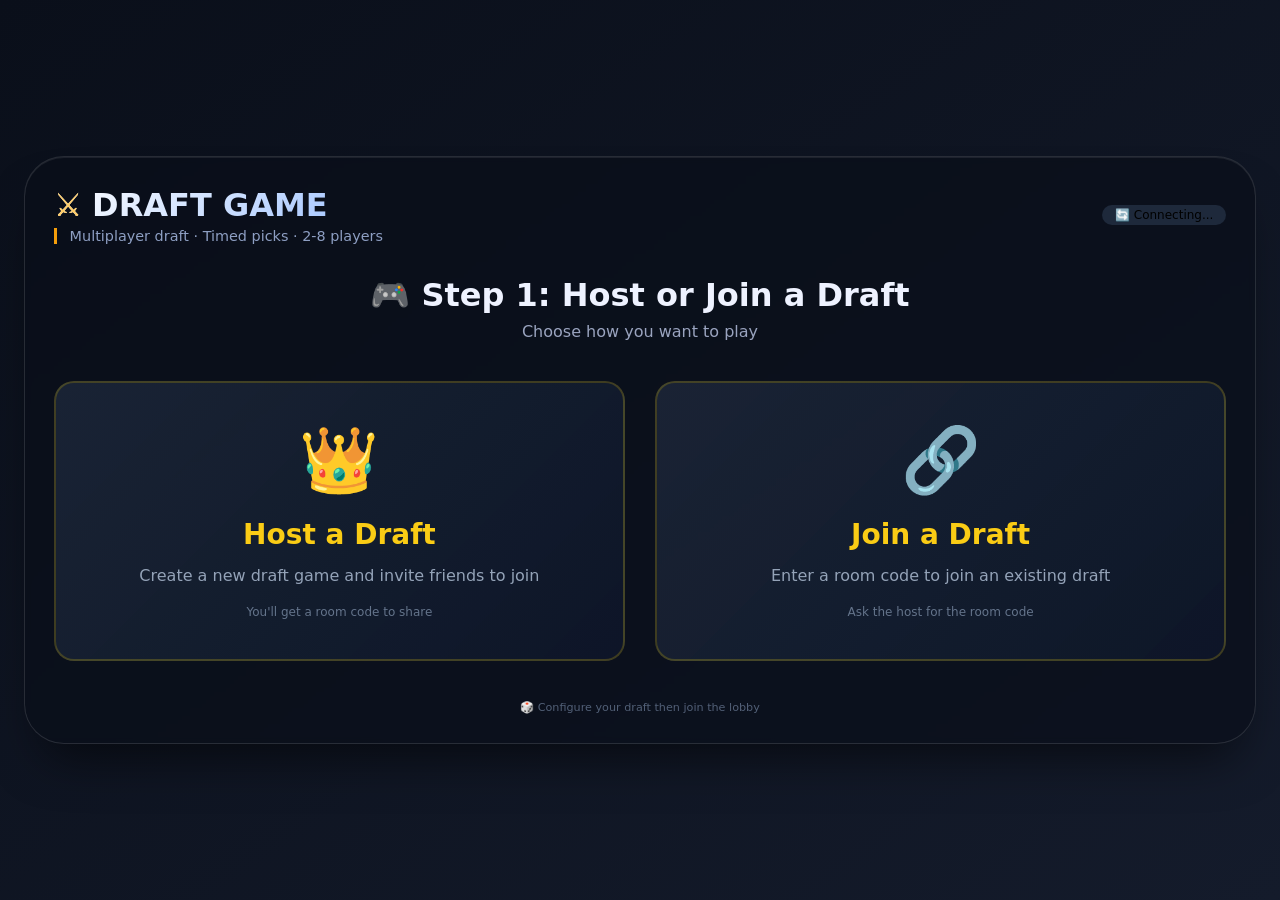
==== commit 70b4b904: "Complete dynamic draft mode: slot-based drafting with filters and requirements display" ====
--- a/draft.html
+++ b/draft.html
@@ -11,7 +11,7 @@
 <div class="draft-app">
     <div style="display: flex; justify-content: space-between; align-items: center; flex-wrap: wrap;">
         <div>
-            <h1 id="mainTitle">🎮 MULTIPLAYER DRAFT</h1>
+            <h1 id="mainTitle">MULTIPLAYER DRAFT</h1>
             <div class="sub" id="subTitle">Online multiplayer draft</div>
         </div>
         <div class="badge" id="connectionStatus">🔄 Connecting...</div>
@@ -75,6 +75,12 @@
                 <h2 id="categoryTitle">📦 Draft Pool</h2>
                 <span class="badge" id="poolCount">0 items</span>
             </div>
+            <!-- Filter Bar for Dynamic Draft -->
+            <div id="filterBar" class="filter-bar" style="display: none;">
+                 <span class="filter-label">🔍 Filter by:</span>
+                 <div id="filterButtons" class="filter-buttons"></div>
+                 <button id="clearFilterBtn" class="clear-filter-btn">Clear Filter</button>
+            </div>
             <div id="availableList" class="item-list">
                 <div class="empty-state">⏳ Waiting for draft to start...</div>
             </div>
--- a/style.css
+++ b/style.css
@@ -921,46 +921,11 @@
 }
 
 /* ==================== RESULTS PAGE STYLES ==================== */
-.summary-stats {
-  display: flex;
-  justify-content: center;
-  gap: 20px;
-  margin: 20px 0;
-  flex-wrap: wrap;
-}
-
-.stat-card {
-  background: linear-gradient(135deg, rgba(255,255,255,0.1) 0%, rgba(255,255,255,0.05) 100%);
-  border-radius: 16px;
-  padding: 15px 25px;
-  text-align: center;
-  min-width: 120px;
-}
-
-.stat-icon {
-  font-size: 32px;
-  margin-bottom: 8px;
-}
-
-.stat-label {
-  font-size: 12px;
-  color: #94a3b8;
-  text-transform: uppercase;
-  letter-spacing: 1px;
-}
-
-.stat-value {
-  font-size: 24px;
-  font-weight: bold;
-  color: #facc15;
-}
-
 .results-container {
   display: flex;
   flex-direction: column;
   gap: 20px;
-  margin: 20px 0;
-  max-height: 500px;
+  max-height: 600vh;
   overflow-y: auto;
   padding: 10px;
 }
@@ -970,10 +935,17 @@
   border-radius: 16px;
   overflow: hidden;
   transition: transform 0.2s ease;
+  margin-bottom: 20px;
 }
 
 .result-card:hover {
   transform: translateX(5px);
+}
+
+.champion-card {
+  border: 2px solid #facc15;
+  box-shadow: 0 0 20px rgba(250, 204, 21, 0.2);
+  background: linear-gradient(135deg, rgba(250, 204, 21, 0.1), rgba(0, 0, 0, 0.2));
 }
 
 .result-header {
@@ -985,87 +957,157 @@
   border-left: 5px solid #facc15;
 }
 
+.result-medal {
+  font-size: 48px;
+  min-width: 70px;
+  text-align: center;
+}
+
+.champion-medal {
+  filter: drop-shadow(0 0 8px #facc15);
+}
+
+.result-info {
+  flex: 1;
+}
+
+.result-name {
+  font-size: 18px;
+  font-weight: bold;
+  color: #eef2ff;
+  margin-bottom: 5px;
+}
+
 .result-place {
-  display: flex;
-  flex-direction: column;
-  align-items: center;
-  min-width: 60px;
-}
-
-.place-number {
-  font-size: 28px;
-  font-weight: bold;
-  color: #facc15;
-}
-
-.place-medal {
-  font-size: 24px;
-}
-
-.result-player-info {
-  flex: 1;
-}
-
-.result-player-name {
-  font-size: 20px;
-  font-weight: bold;
-  margin-bottom: 5px;
-}
-
-.result-player-score {
+  font-size: 12px;
+  color: #94a3b8;
+}
+
+.result-picks-count {
   font-size: 14px;
   color: #facc15;
-}
-
-.result-player-icon {
-  font-size: 40px;
-}
-
-.result-items {
-  padding: 15px 20px;
-  background: rgba(0, 0, 0, 0.2);
-}
-
-.result-items-title {
-  font-size: 14px;
-  color: #94a3b8;
-  margin-bottom: 10px;
-  font-weight: 500;
-}
-
-.result-items-list {
-  display: flex;
-  flex-wrap: wrap;
-  gap: 8px;
-}
-
-.result-item {
-  background: rgba(255, 255, 255, 0.05);
+  background: rgba(0, 0, 0, 0.3);
   padding: 5px 12px;
   border-radius: 20px;
+}
+
+/* FIXED: Best/Worst picks containers - properly sized */
+.result-details {
+  padding: 20px;
+  background: rgba(0, 0, 0, 0.2);
+}
+
+.result-best-worst {
+  display: flex;
+  gap: 20px;
+  margin-bottom: 20px;
+  flex-wrap: wrap;
+}
+
+.result-best, .result-worst {
+  flex: 1;
+  min-width: 150px;
+  padding: 12px 15px;
+  background: rgba(255, 255, 255, 0.03);
+  border-radius: 10px;
+  word-wrap: break-word;
+  overflow-wrap: break-word;
+}
+
+.result-label {
+  font-size: 12px;
+  color: #94a3b8;
+  display: block;
+  margin-bottom: 8px;
+}
+
+.result-value {
+  font-size: 15px;
+  font-weight: 500;
+  color: #eef2ff;
+  line-height: 1.4;
+  word-break: break-word;
+}
+
+.result-chemistry {
+  border-top: 1px solid rgba(255, 255, 255, 0.1);
+  padding-top: 15px;
+}
+
+.chemistry-title {
+  font-size: 14px;
+  font-weight: 600;
+  color: #facc15;
+  margin-bottom: 10px;
+}
+
+.chemistry-list {
+  display: flex;
+  flex-wrap: wrap;
+  gap: 10px;
+}
+
+.chemistry-item {
+  display: flex;
+  align-items: center;
+  gap: 10px;
+  padding: 8px 16px;
+  border-radius: 24px;
   font-size: 13px;
-  display: flex;
-  align-items: center;
-  gap: 8px;
-}
-
-.result-item-number {
-  color: #facc15;
+  background: rgba(255, 255, 255, 0.05);
+  word-break: break-word;
+}
+
+.chemistry-item.synergy {
+  background: rgba(16, 185, 129, 0.15);
+  border-left: 3px solid #10b981;
+}
+
+.chemistry-item.conflict {
+  background: rgba(239, 68, 68, 0.15);
+  border-left: 3px solid #ef4444;
+}
+
+.chemistry-icon {
+  font-size: 14px;
+  flex-shrink: 0;
+}
+
+.chemistry-text {
+  flex: 1;
+  color: #e2e8f0;
+  word-break: break-word;
+}
+
+.chemistry-points {
+  font-size: 12px;
   font-weight: bold;
-}
-
-.result-item-name {
-  color: white;
-}
-
-.result-item-score {
-  color: #facc15;
-  font-size: 11px;
-}
-
-.no-items {
+  padding: 2px 8px;
+  border-radius: 20px;
+  background: rgba(0, 0, 0, 0.3);
+  flex-shrink: 0;
+}
+
+.chemistry-item.synergy .chemistry-points {
+  color: #10b981;
+}
+
+.chemistry-item.conflict .chemistry-points {
+  color: #f87171;
+}
+
+.no-chemistry {
   color: #64748b;
   font-style: italic;
+  padding: 12px;
+  text-align: center;
+}
+
+.results-actions {
+  display: flex;
+  justify-content: center;
+  gap: 15px;
+  margin-top: 20px;
 }
 
 .error-message {
@@ -1082,171 +1124,55 @@
   margin-bottom: 20px;
 }
 
-.results-actions {
-  display: flex;
-  justify-content: center;
-  gap: 15px;
-  margin-top: 20px;
-}
-
-/* Podium Styles (for simplified results) */
-.podium-container {
-  display: flex;
-  justify-content: center;
-  align-items: flex-end;
-  min-height: 400px;
-  margin: 40px 0;
-}
-
-.podium-single {
-  text-align: center;
-  padding: 30px;
-  background: linear-gradient(135deg, rgba(255, 215, 0, 0.2), rgba(255, 215, 0, 0.05));
-  border-radius: 20px;
-  border: 2px solid #facc15;
-  min-width: 250px;
-}
-
-.podium-single .podium-medal {
-  font-size: 64px;
-  margin-bottom: 20px;
-}
-
-.podium-single .podium-name {
+/* Champion Text Sizes */
+.result-name.champion-text {
   font-size: 28px;
-  font-weight: bold;
+  font-weight: 800;
+  background: linear-gradient(135deg, #facc15, #fbbf24);
+  background-clip: text;
+  -webkit-background-clip: text;
+  color: transparent;
+}
+
+.result-name.runnerup-text {
+  font-size: 22px;
+  font-weight: 700;
+  color: #c0c0c0;
+}
+
+.result-name.third-text {
+  font-size: 20px;
+  font-weight: 600;
+  color: #cd7f32;
+}
+
+.result-place.champion-text {
+  font-size: 14px;
   color: #facc15;
-  margin-bottom: 10px;
-}
-
-.podium-single .podium-place {
-  font-size: 18px;
-  color: #94a3b8;
-}
-
-.podium-two {
-  display: flex;
-  justify-content: center;
-  align-items: flex-end;
-  gap: 30px;
-  flex-wrap: wrap;
-}
-
-.podium-item {
-  text-align: center;
-  padding: 25px;
-  border-radius: 16px;
-  min-width: 200px;
-}
-
-.podium-first {
-  background: linear-gradient(135deg, rgba(255, 215, 0, 0.25), rgba(255, 215, 0, 0.1));
-  border: 2px solid #facc15;
-  order: 2;
-}
-
-.podium-second {
-  background: linear-gradient(135deg, rgba(192, 192, 192, 0.2), rgba(192, 192, 192, 0.05));
-  border: 2px solid #c0c0c0;
-  order: 1;
-}
-
-.podium-item .podium-medal {
-  font-size: 48px;
-  margin-bottom: 15px;
-}
-
-.podium-item .podium-name {
-  font-size: 24px;
-  font-weight: bold;
-  color: #eef2ff;
-  margin-bottom: 8px;
-}
-
-.podium-item .podium-place {
-  font-size: 14px;
-  color: #94a3b8;
-}
-
-.podium-three {
-  display: flex;
-  justify-content: center;
-  align-items: flex-end;
-  gap: 20px;
-  flex-wrap: wrap;
-}
-
-.podium-column {
-  display: flex;
-  flex-direction: column;
-  align-items: center;
-  width: 180px;
-}
-
-.podium-spot {
-  text-align: center;
-  padding: 20px;
-  border-radius: 12px 12px 0 0;
-  width: 100%;
-}
-
-.first-spot {
-  background: linear-gradient(135deg, rgba(255, 215, 0, 0.3), rgba(255, 215, 0, 0.1));
-  border: 2px solid #facc15;
-  border-bottom: none;
-}
-
-.second-spot {
-  background: linear-gradient(135deg, rgba(192, 192, 192, 0.25), rgba(192, 192, 192, 0.08));
-  border: 2px solid #c0c0c0;
-  border-bottom: none;
-}
-
-.third-spot {
-  background: linear-gradient(135deg, rgba(205, 127, 50, 0.25), rgba(205, 127, 50, 0.08));
-  border: 2px solid #cd7f32;
-  border-bottom: none;
-}
-
-.podium-spot .podium-medal {
-  font-size: 40px;
-  margin-bottom: 10px;
-}
-
-.podium-spot .podium-name {
-  font-size: 18px;
-  font-weight: bold;
-  color: #eef2ff;
-  margin-bottom: 5px;
-}
-
-.podium-spot .podium-place {
-  font-size: 12px;
-  color: #94a3b8;
-}
-
-.podium-pedestal {
-  width: 100%;
-  height: 20px;
-  border-radius: 0 0 8px 8px;
-}
-
-.pedestal-first {
-  background: #facc15;
-  height: 30px;
-}
-
-.pedestal-second {
-  background: #c0c0c0;
-  height: 20px;
-}
-
-.pedestal-third {
-  background: #cd7f32;
-  height: 15px;
+  font-weight: 600;
+  letter-spacing: 2px;
 }
 
 /* Responsive */
+@media (min-width: 768px) {
+  .result-name.champion-text {
+    font-size: 42px;
+  }
+  .result-name.runnerup-text {
+    font-size: 32px;
+  }
+  .result-name.third-text {
+    font-size: 26px;
+  }
+  .champion-card .result-medal {
+    font-size: 72px;
+  }
+  .result-place.champion-text {
+    font-size: 16px;
+    letter-spacing: 3px;
+  }
+}
+
 @media (max-width: 768px) {
   .toast-msg {
     white-space: normal;
@@ -1281,45 +1207,177 @@
     flex-wrap: wrap;
     gap: 10px;
   }
-  .result-place {
-    min-width: 40px;
-  }
-  .place-number {
+  .result-medal {
+    font-size: 36px;
+    min-width: 50px;
+  }
+  .result-name.champion-text {
+    font-size: 24px;
+  }
+  .result-name.runnerup-text {
     font-size: 20px;
   }
-  .result-player-name {
-    font-size: 16px;
-  }
-  .result-player-icon {
-    font-size: 30px;
-  }
-  .stat-card {
-    padding: 10px 15px;
-    min-width: 80px;
-  }
-  .stat-value {
+  .result-name.third-text {
     font-size: 18px;
   }
-  .podium-three {
+  .result-best-worst {
+    flex-direction: column;
     gap: 10px;
   }
-  .podium-column {
-    width: 110px;
-  }
-  .podium-spot .podium-medal {
-    font-size: 28px;
-  }
-  .podium-spot .podium-name {
+  .result-best, .result-worst {
+    min-width: auto;
+    width: 100%;
+  }
+  .chemistry-item {
+    font-size: 11px;
+    padding: 6px 12px;
+  }
+  .chemistry-list {
+    flex-direction: column;
+  }
+}
+
+/* Chemistry Item Styling */
+.chemistry-item {
+  display: flex;
+  align-items: center;
+  gap: 10px;
+  padding: 8px 16px;
+  border-radius: 24px;
+  font-size: 13px;
+  background: rgba(255, 255, 255, 0.05);
+  word-break: break-word;
+}
+
+.chemistry-item.synergy {
+  background: rgba(16, 185, 129, 0.15);
+  border-left: 3px solid #10b981;
+}
+
+.chemistry-item.synergy .chemistry-text {
+  color: #10b981;
+}
+
+.chemistry-item.conflict {
+  background: rgba(239, 68, 68, 0.15);
+  border-left: 3px solid #ef4444;
+}
+
+.chemistry-item.conflict .chemistry-text {
+  color: #f87171;
+}
+
+.chemistry-text {
+  flex: 1;
+  word-break: break-word;
+}
+
+/* Dynamic Draft Styles */
+.filter-bar {
+    display: flex;
+    align-items: center;
+    gap: 10px;
+    margin-bottom: 15px;
+    padding: 10px;
+    background: rgba(0, 0, 0, 0.3);
+    border-radius: 12px;
+    flex-wrap: wrap;
+}
+
+.filter-label {
+    font-size: 14px;
+    color: #94a3b8;
+}
+
+.filter-buttons {
+    display: flex;
+    gap: 8px;
+    flex-wrap: wrap;
+}
+
+.filter-btn {
+    background: #1e293b;
+    border: 1px solid #334155;
+    padding: 6px 14px;
+    border-radius: 20px;
+    font-size: 13px;
+    cursor: pointer;
+    color: #cbd5f0;
+    transition: all 0.2s;
+}
+
+.filter-btn:hover {
+    background: #2d3a52;
+}
+
+.filter-btn.active {
+    background: #facc15;
+    color: #0f172a;
+    border-color: #facc15;
+}
+
+.clear-filter-btn {
+    background: #1f2a3e;
+    border: 1px solid #334155;
+    padding: 6px 14px;
+    border-radius: 20px;
+    font-size: 13px;
+    cursor: pointer;
+    color: #cbd5f0;
+}
+
+.clear-filter-btn:hover {
+    background: #2d3a52;
+}
+
+.player-slots {
+    display: flex;
+    flex-wrap: wrap;
+    gap: 5px;
+    margin-bottom: 10px;
+    padding: 8px;
+    background: rgba(0, 0, 0, 0.2);
+    border-radius: 8px;
+}
+
+.slot-item {
+    font-size: 11px;
+    padding: 3px 8px;
+    border-radius: 12px;
+    display: inline-flex;
+    align-items: center;
+    gap: 4px;
+}
+
+.slot-filled {
+    background: rgba(16, 185, 129, 0.2);
+    color: #10b981;
+}
+
+.slot-empty {
+    background: rgba(100, 116, 139, 0.2);
+    color: #94a3b8;
+}
+
+.slot-current {
+    background: rgba(250, 204, 21, 0.3);
+    color: #facc15;
+    border: 1px solid #facc15;
+    animation: pulse 1s infinite;
+}
+
+.item-slot {
     font-size: 12px;
-  }
-  .podium-item .podium-name {
-    font-size: 18px;
-  }
-  .podium-item {
-    min-width: 150px;
-    padding: 15px;
-  }
-  .podium-single .podium-name {
-    font-size: 20px;
-  }
+    margin-left: 8px;
+}
+
+.item-score-small {
+    font-size: 11px;
+    color: #facc15;
+    margin-left: 6px;
+}
+
+@keyframes pulse {
+    0%, 100% { opacity: 1; }
+    50% { opacity: 0.7; }
 }
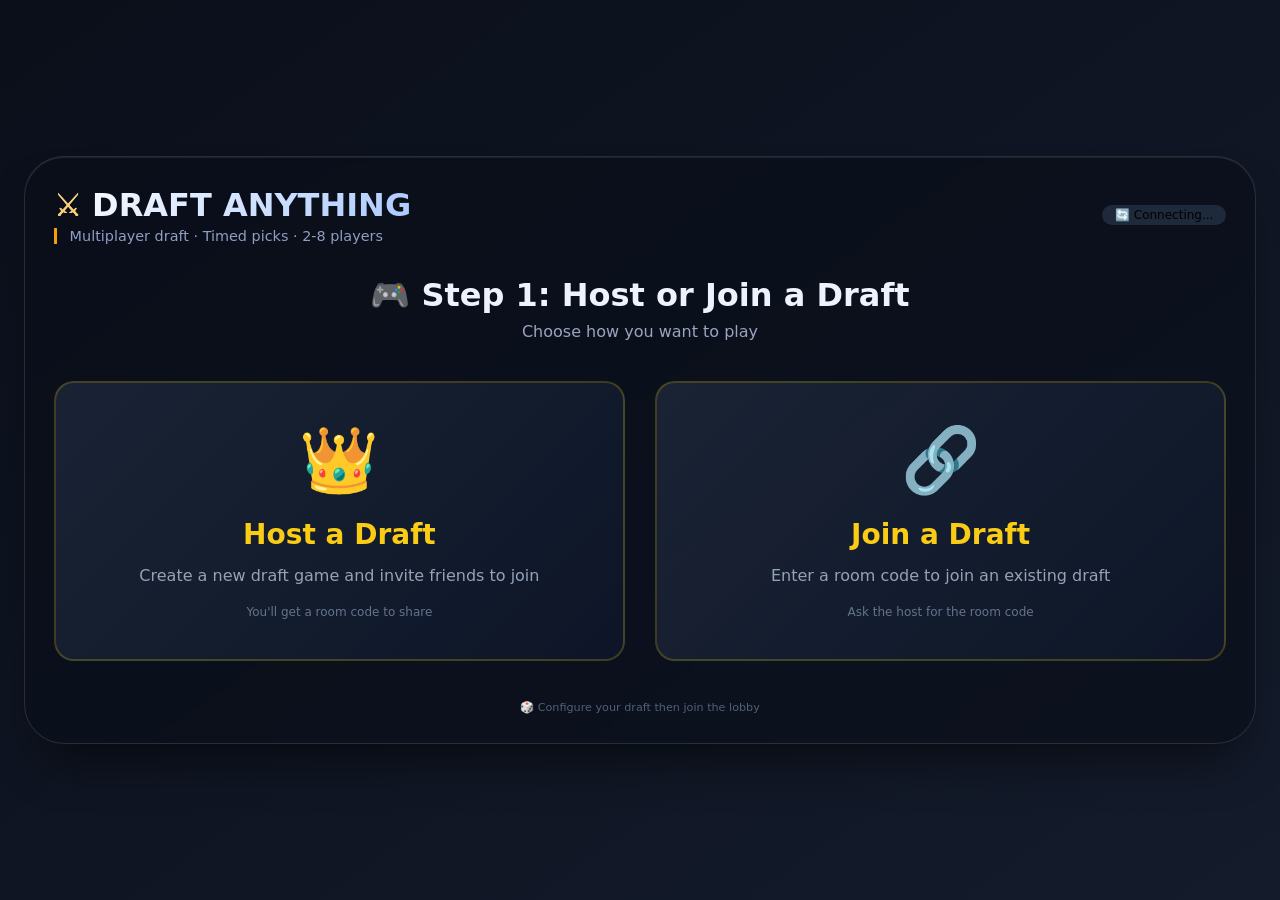
==== commit fae437f0: "Update frontend: fix dynamic draft category colors, player name colors, remove player count display," ====
--- a/draft.html
+++ b/draft.html
@@ -3,7 +3,7 @@
 <head>
     <meta charset="UTF-8">
     <meta name="viewport" content="width=device-width, initial-scale=1.0">
-    <title>Draft Game | Multiplayer Draft</title>
+    <title>Draft Anything</title>
     <link rel="stylesheet" href="style.css">
     <script src="https://cdn.socket.io/4.5.4/socket.io.min.js"></script>
 </head>
@@ -11,7 +11,7 @@
 <div class="draft-app">
     <div style="display: flex; justify-content: space-between; align-items: center; flex-wrap: wrap;">
         <div>
-            <h1 id="mainTitle">MULTIPLAYER DRAFT</h1>
+            <h1 id="mainTitle">DRAFT ANYTHING</h1>
             <div class="sub" id="subTitle">Online multiplayer draft</div>
         </div>
         <div class="badge" id="connectionStatus">🔄 Connecting...</div>
@@ -75,12 +75,6 @@
                 <h2 id="categoryTitle">📦 Draft Pool</h2>
                 <span class="badge" id="poolCount">0 items</span>
             </div>
-            <!-- Filter Bar for Dynamic Draft -->
-            <div id="filterBar" class="filter-bar" style="display: none;">
-                 <span class="filter-label">🔍 Filter by:</span>
-                 <div id="filterButtons" class="filter-buttons"></div>
-                 <button id="clearFilterBtn" class="clear-filter-btn">Clear Filter</button>
-            </div>
             <div id="availableList" class="item-list">
                 <div class="empty-state">⏳ Waiting for draft to start...</div>
             </div>
--- a/style.css
+++ b/style.css
@@ -198,11 +198,6 @@
   animation: pulse 1s infinite;
 }
 
-@keyframes pulse {
-  0%, 100% { opacity: 1; }
-  50% { opacity: 0.7; }
-}
-
 .player-header {
   display: flex;
   justify-content: space-between;
@@ -215,6 +210,7 @@
 .player-name {
   font-size: 1.4rem;
   font-weight: 700;
+  color: #eef2ff;
   display: flex;
   align-items: center;
   gap: 0.4rem;
@@ -323,11 +319,36 @@
   align-items: center;
   flex: 1;
   margin-right: 1rem;
+  flex-wrap: wrap;
+  gap: 8px;
 }
 
 .item-name {
   font-weight: 500;
   color: #eef2ff;
+}
+
+.item-category {
+  font-size: 12px;
+  color: #94a3b8;
+  padding: 2px 8px;
+  background: rgba(255, 255, 255, 0.05);
+  border-radius: 20px;
+}
+
+.item-category-tag {
+  font-size: 10px;
+  color: #94a3b8;
+  margin-left: 8px;
+  padding: 2px 6px;
+  background: rgba(255, 255, 255, 0.05);
+  border-radius: 12px;
+}
+
+.item-score-small {
+  font-size: 11px;
+  color: #facc15;
+  margin-left: 6px;
 }
 
 .draft-btn {
@@ -991,7 +1012,6 @@
   border-radius: 20px;
 }
 
-/* FIXED: Best/Worst picks containers - properly sized */
 .result-details {
   padding: 20px;
   background: rgba(0, 0, 0, 0.2);
@@ -1063,9 +1083,17 @@
   border-left: 3px solid #10b981;
 }
 
+.chemistry-item.synergy .chemistry-text {
+  color: #10b981;
+}
+
 .chemistry-item.conflict {
   background: rgba(239, 68, 68, 0.15);
   border-left: 3px solid #ef4444;
+}
+
+.chemistry-item.conflict .chemistry-text {
+  color: #f87171;
 }
 
 .chemistry-icon {
@@ -1153,6 +1181,136 @@
   letter-spacing: 2px;
 }
 
+/* Dynamic Draft Styles */
+.filter-bar {
+  display: flex;
+  align-items: center;
+  gap: 10px;
+  margin-bottom: 15px;
+  padding: 10px;
+  background: rgba(0, 0, 0, 0.3);
+  border-radius: 12px;
+  flex-wrap: wrap;
+}
+
+.filter-label {
+  font-size: 14px;
+  color: #94a3b8;
+}
+
+.filter-buttons {
+  display: flex;
+  gap: 8px;
+  flex-wrap: wrap;
+}
+
+.filter-btn {
+  background: #1e293b;
+  border: 1px solid #334155;
+  padding: 6px 14px;
+  border-radius: 20px;
+  font-size: 13px;
+  cursor: pointer;
+  color: #cbd5f0;
+  transition: all 0.2s;
+}
+
+.filter-btn:hover {
+  background: #2d3a52;
+}
+
+.filter-btn.active {
+  background: #facc15;
+  color: #0f172a;
+  border-color: #facc15;
+}
+
+.clear-filter-btn {
+  background: #1f2a3e;
+  border: 1px solid #334155;
+  padding: 6px 14px;
+  border-radius: 20px;
+  font-size: 13px;
+  cursor: pointer;
+  color: #cbd5f0;
+}
+
+.clear-filter-btn:hover {
+  background: #2d3a52;
+}
+
+.player-slots {
+  display: flex;
+  flex-direction: column;
+  gap: 5px;
+  margin-bottom: 10px;
+  padding: 8px;
+  background: rgba(0, 0, 0, 0.2);
+  border-radius: 8px;
+}
+
+.slot-item {
+  font-size: 12px;
+  padding: 4px 8px;
+  border-radius: 6px;
+  display: flex;
+  justify-content: space-between;
+  align-items: center;
+}
+
+.slot-filled {
+  background: rgba(16, 185, 129, 0.2);
+  color: #10b981;
+}
+
+.slot-empty {
+  background: rgba(100, 116, 139, 0.2);
+  color: #94a3b8;
+}
+
+.slot-current {
+  background: rgba(250, 204, 21, 0.3);
+  color: #facc15;
+  border: 1px solid #facc15;
+  animation: pulse 1s infinite;
+}
+
+.item-slot {
+  font-size: 12px;
+  margin-left: 8px;
+}
+
+/* Draft Mode Select Dropdown */
+.draft-mode-select {
+  width: 100%;
+  padding: 12px 15px;
+  background: #1e293b;
+  border: 2px solid #facc15;
+  border-radius: 12px;
+  color: #eef2ff;
+  font-size: 14px;
+  cursor: pointer;
+  font-family: inherit;
+  transition: all 0.2s;
+}
+
+.draft-mode-select:hover {
+  background: #2d3a52;
+  border-color: #fbbf24;
+}
+
+.draft-mode-select:focus {
+  outline: none;
+  border-color: #f59e0b;
+  box-shadow: 0 0 0 2px rgba(245, 158, 11, 0.3);
+}
+
+.draft-mode-select option {
+  background: #1e293b;
+  color: #eef2ff;
+  padding: 10px;
+}
+
 /* Responsive */
 @media (min-width: 768px) {
   .result-name.champion-text {
@@ -1235,149 +1393,13 @@
   .chemistry-list {
     flex-direction: column;
   }
-}
-
-/* Chemistry Item Styling */
-.chemistry-item {
-  display: flex;
-  align-items: center;
-  gap: 10px;
-  padding: 8px 16px;
-  border-radius: 24px;
-  font-size: 13px;
-  background: rgba(255, 255, 255, 0.05);
-  word-break: break-word;
-}
-
-.chemistry-item.synergy {
-  background: rgba(16, 185, 129, 0.15);
-  border-left: 3px solid #10b981;
-}
-
-.chemistry-item.synergy .chemistry-text {
-  color: #10b981;
-}
-
-.chemistry-item.conflict {
-  background: rgba(239, 68, 68, 0.15);
-  border-left: 3px solid #ef4444;
-}
-
-.chemistry-item.conflict .chemistry-text {
-  color: #f87171;
-}
-
-.chemistry-text {
-  flex: 1;
-  word-break: break-word;
-}
-
-/* Dynamic Draft Styles */
-.filter-bar {
-    display: flex;
-    align-items: center;
-    gap: 10px;
-    margin-bottom: 15px;
-    padding: 10px;
-    background: rgba(0, 0, 0, 0.3);
-    border-radius: 12px;
-    flex-wrap: wrap;
-}
-
-.filter-label {
-    font-size: 14px;
-    color: #94a3b8;
-}
-
-.filter-buttons {
-    display: flex;
-    gap: 8px;
-    flex-wrap: wrap;
-}
-
-.filter-btn {
-    background: #1e293b;
-    border: 1px solid #334155;
-    padding: 6px 14px;
-    border-radius: 20px;
-    font-size: 13px;
-    cursor: pointer;
-    color: #cbd5f0;
-    transition: all 0.2s;
-}
-
-.filter-btn:hover {
-    background: #2d3a52;
-}
-
-.filter-btn.active {
-    background: #facc15;
-    color: #0f172a;
-    border-color: #facc15;
-}
-
-.clear-filter-btn {
-    background: #1f2a3e;
-    border: 1px solid #334155;
-    padding: 6px 14px;
-    border-radius: 20px;
-    font-size: 13px;
-    cursor: pointer;
-    color: #cbd5f0;
-}
-
-.clear-filter-btn:hover {
-    background: #2d3a52;
-}
-
-.player-slots {
-    display: flex;
-    flex-wrap: wrap;
-    gap: 5px;
-    margin-bottom: 10px;
-    padding: 8px;
-    background: rgba(0, 0, 0, 0.2);
-    border-radius: 8px;
-}
-
-.slot-item {
-    font-size: 11px;
-    padding: 3px 8px;
-    border-radius: 12px;
-    display: inline-flex;
-    align-items: center;
-    gap: 4px;
-}
-
-.slot-filled {
-    background: rgba(16, 185, 129, 0.2);
-    color: #10b981;
-}
-
-.slot-empty {
-    background: rgba(100, 116, 139, 0.2);
-    color: #94a3b8;
-}
-
-.slot-current {
-    background: rgba(250, 204, 21, 0.3);
-    color: #facc15;
-    border: 1px solid #facc15;
-    animation: pulse 1s infinite;
-}
-
-.item-slot {
-    font-size: 12px;
-    margin-left: 8px;
-}
-
-.item-score-small {
-    font-size: 11px;
-    color: #facc15;
-    margin-left: 6px;
+  .item-category {
+    font-size: 10px;
+    white-space: normal;
+  }
 }
 
 @keyframes pulse {
-    0%, 100% { opacity: 1; }
-    50% { opacity: 0.7; }
+  0%, 100% { opacity: 1; }
+  50% { opacity: 0.7; }
 }
